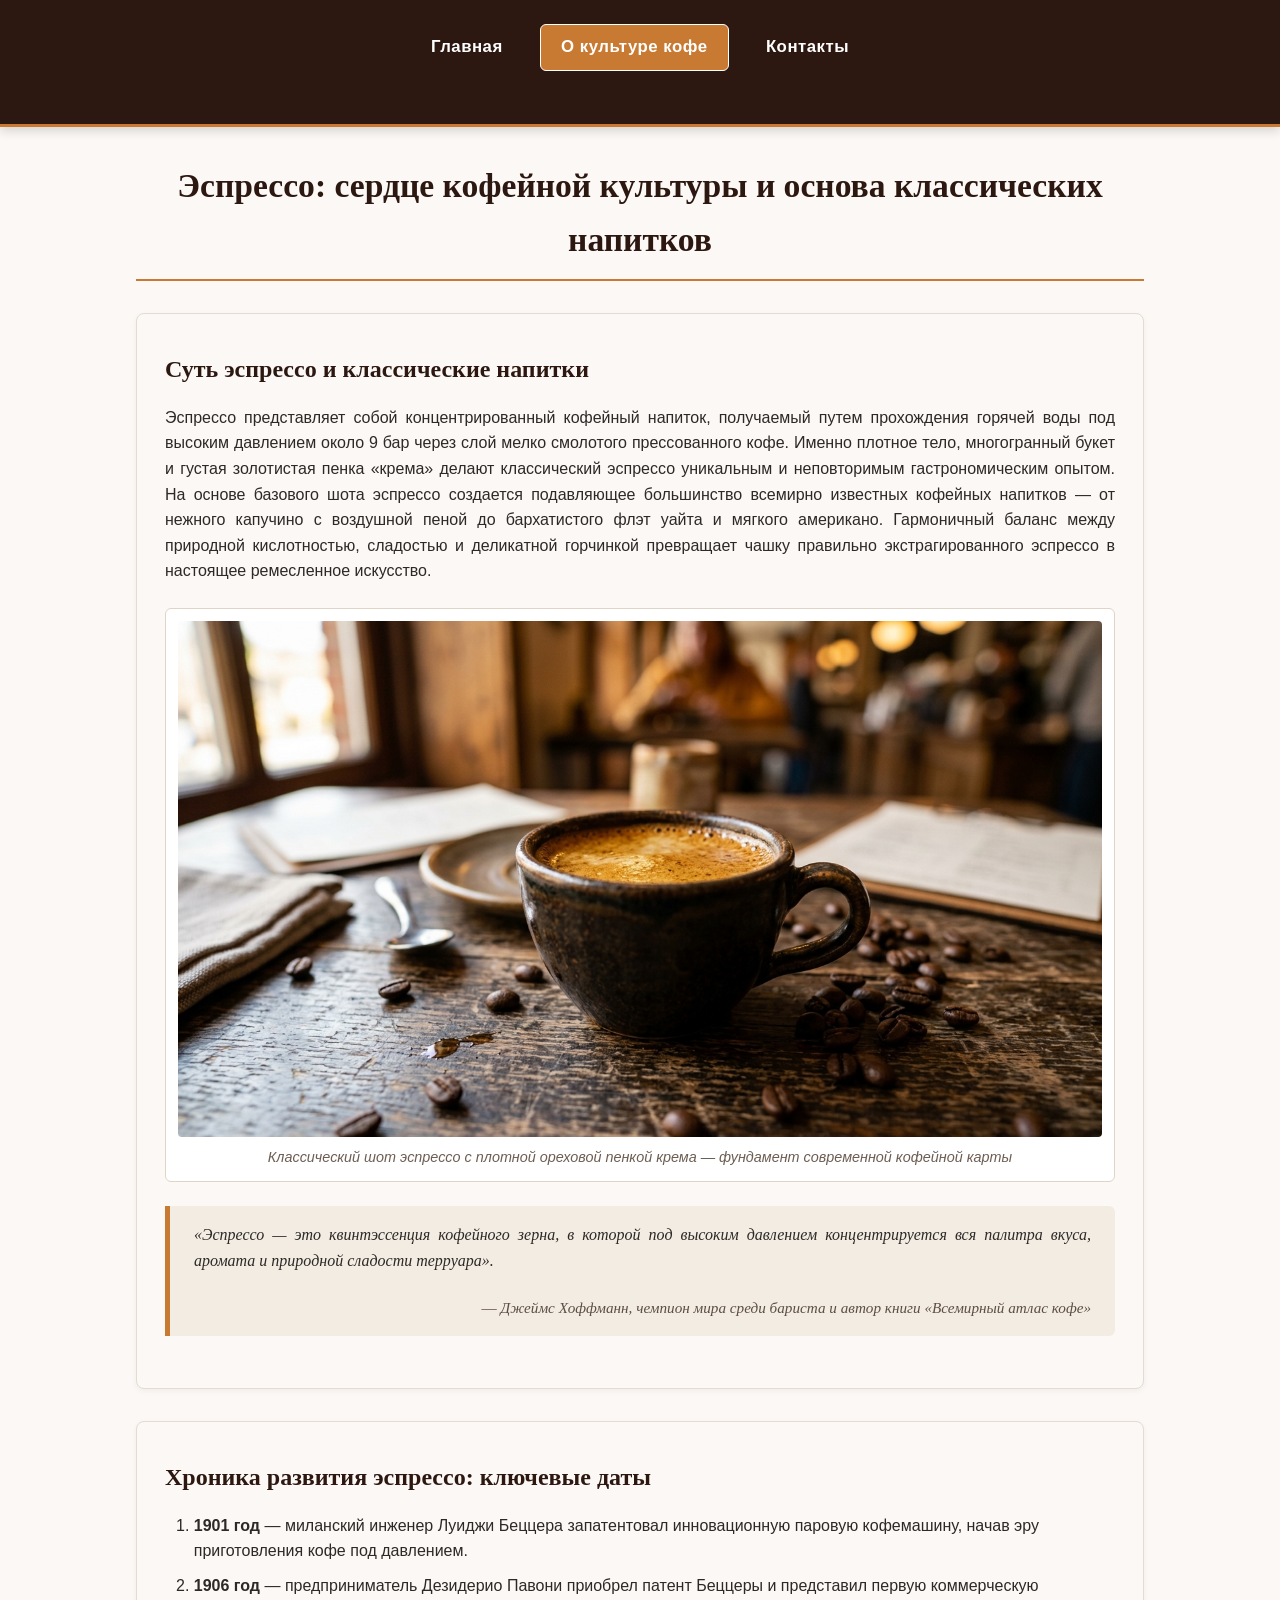
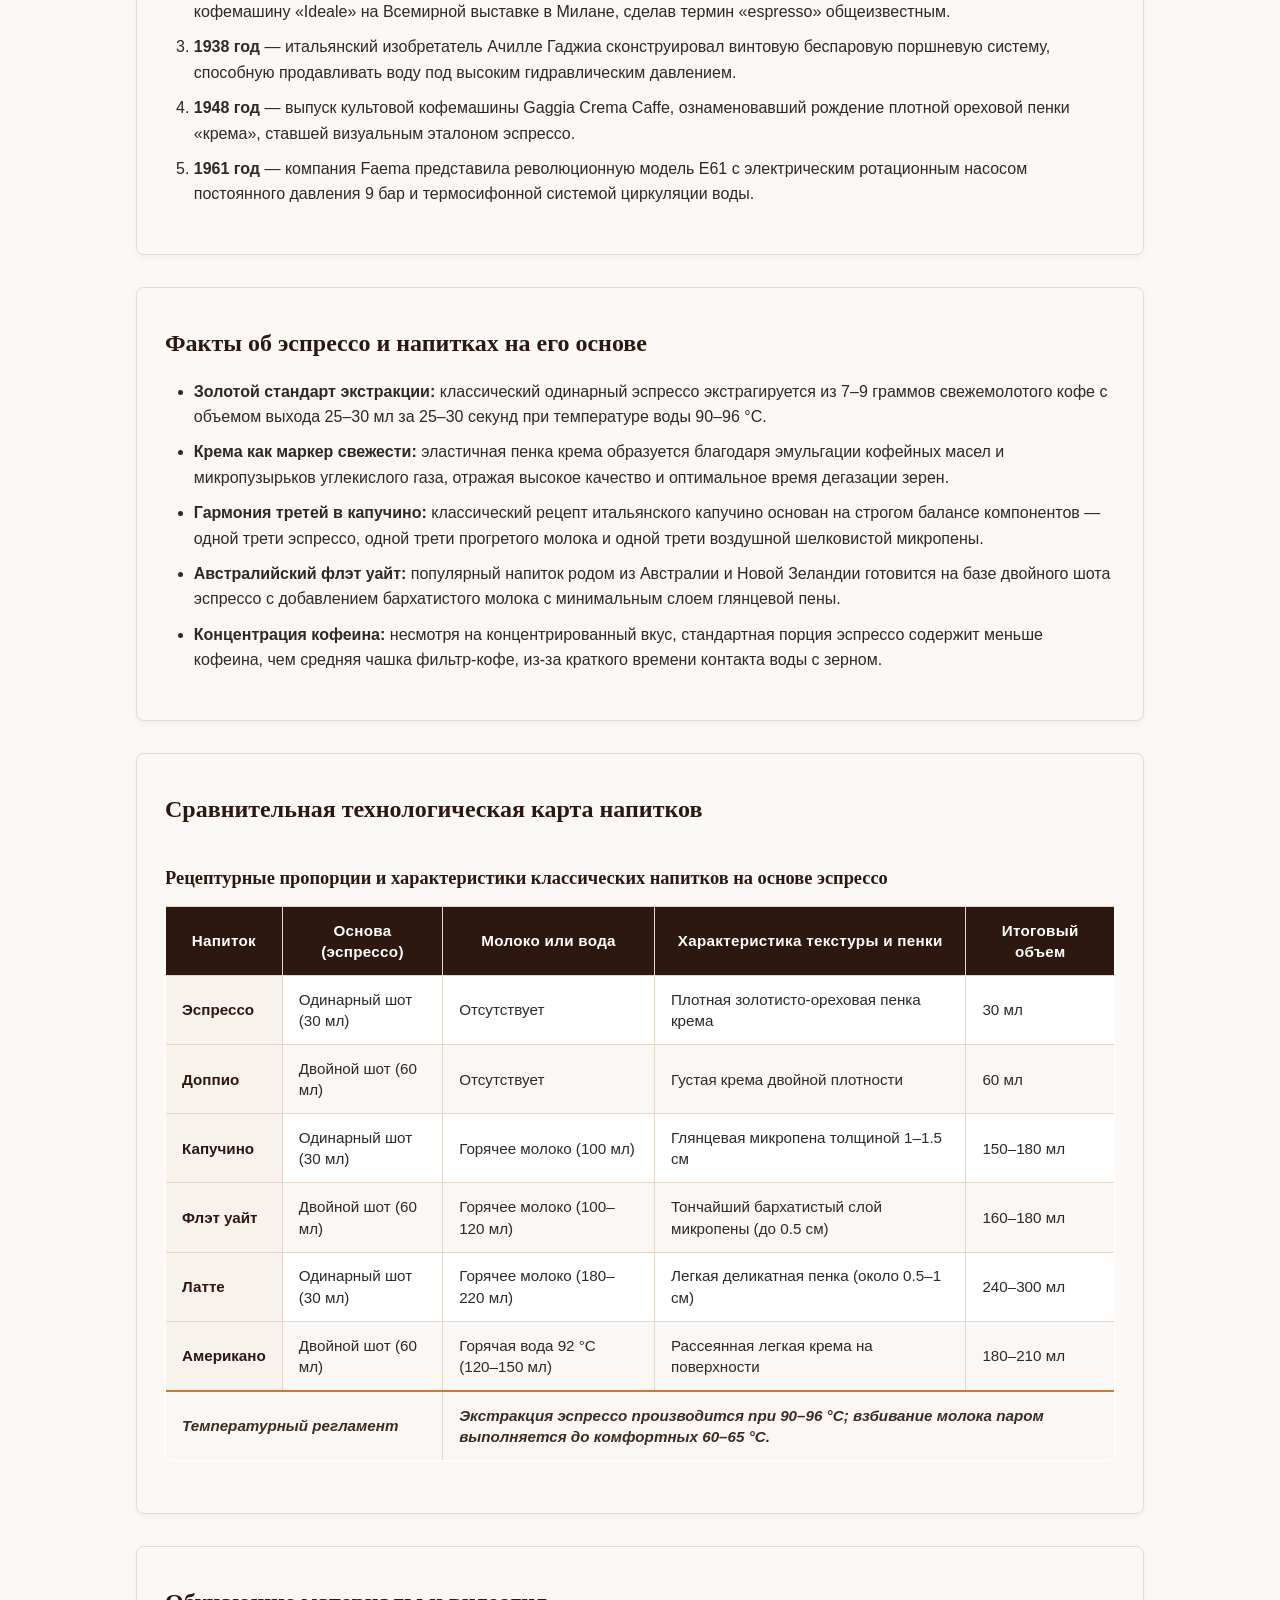
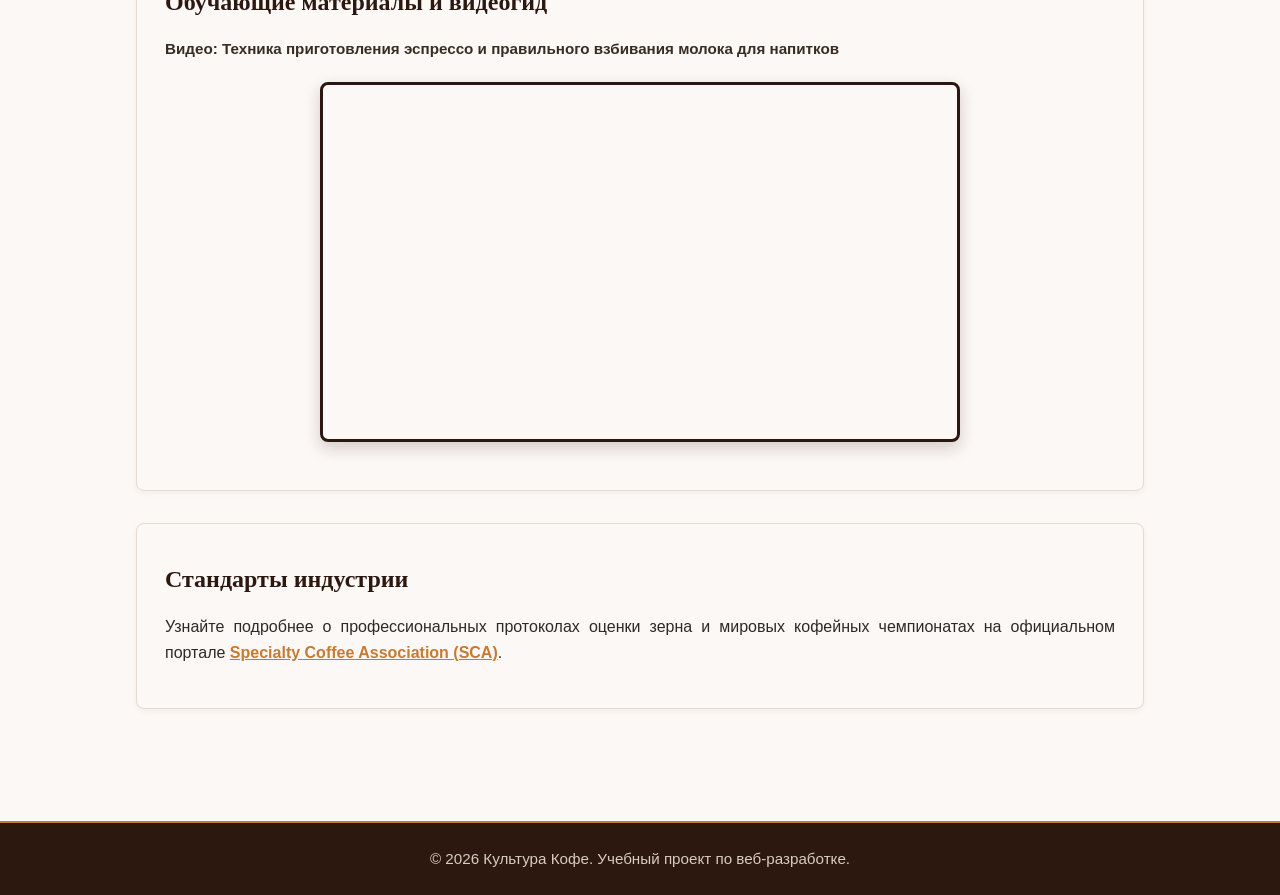
==== about.html @ b0325558 "css" ====
<!DOCTYPE html>
<html lang="ru">
<head>
  <meta charset="UTF-8">
  <meta name="viewport" content="width=device-width, initial-scale=1.0">
  <title>Эспрессо и классические кофейные напитки — история и культура</title>
  <meta name="description" content="Узнайте всё об эспрессо и напитках на его основе: ключевые даты развития эспрессо-машин, технологические факты, стандарты экстракции и обучающее видео.">
  <link rel="stylesheet" href="css/style.css">
</head>
<body>
  <header>
    <nav aria-label="Основная навигация">
      <ul>
        <li><a href="index.html">Главная</a></li>
        <li><a href="about.html" class="active" aria-current="page">О культуре кофе</a></li>
        <li><a href="contact.html">Контакты</a></li>
      </ul>
    </nav>
  </header>

  <main>
    <h1>Эспрессо: сердце кофейной культуры и основа классических напитков</h1>

    <section>
      <h2>Суть эспрессо и классические напитки</h2>
      <p>
        Эспрессо представляет собой концентрированный кофейный напиток, получаемый путем прохождения горячей воды под высоким давлением около 9 бар через слой мелко смолотого прессованного кофе.
        Именно плотное тело, многогранный букет и густая золотистая пенка «крема» делают классический эспрессо уникальным и неповторимым гастрономическим опытом.
        На основе базового шота эспрессо создается подавляющее большинство всемирно известных кофейных напитков — от нежного капучино с воздушной пеной до бархатистого флэт уайта и мягкого американо.
        Гармоничный баланс между природной кислотностью, сладостью и деликатной горчинкой превращает чашку правильно экстрагированного эспрессо в настоящее ремесленное искусство.
      </p>

      <figure>
        <img
          src="images/espresso.jpg"
          alt="Свежезаваренный одинарный шот эспрессо с плотной золотистой пенкой крема в керамической чашке на темном деревянном столе кофейни"
          width="1280"
          height="720"
          loading="lazy"
        >
        <figcaption>Классический шот эспрессо с плотной ореховой пенкой крема — фундамент современной кофейной карты</figcaption>
      </figure>

      <blockquote>
        <p>«Эспрессо — это <em>квинтэссенция кофейного зерна</em>, в которой под высоким давлением концентрируется вся палитра вкуса, аромата и природной сладости терруара».</p>
        <footer>— <cite>Джеймс Хоффманн, чемпион мира среди бариста и автор книги «Всемирный атлас кофе»</cite></footer>
      </blockquote>
    </section>

    <section>
      <h2>Хроника развития эспрессо: ключевые даты</h2>
      <ol>
        <li><strong>1901 год</strong> — миланский инженер Луиджи Беццера запатентовал инновационную паровую кофемашину, начав эру приготовления кофе под давлением.</li>
        <li><strong>1906 год</strong> — предприниматель Дезидерио Павони приобрел патент Беццеры и представил первую коммерческую кофемашину «Ideale» на Всемирной выставке в Милане, сделав термин «espresso» общеизвестным.</li>
        <li><strong>1938 год</strong> — итальянский изобретатель Ачилле Гаджиа сконструировал винтовую беспаровую поршневую систему, способную продавливать воду под высоким гидравлическим давлением.</li>
        <li><strong>1948 год</strong> — выпуск культовой кофемашины Gaggia Crema Caffe, ознаменовавший рождение плотной ореховой пенки «крема», ставшей визуальным эталоном эспрессо.</li>
        <li><strong>1961 год</strong> — компания Faema представила революционную модель E61 с электрическим ротационным насосом постоянного давления 9 бар и термосифонной системой циркуляции воды.</li>
      </ol>
    </section>

    <section>
      <h2>Факты об эспрессо и напитках на его основе</h2>
      <ul>
        <li><strong>Золотой стандарт экстракции:</strong> классический одинарный эспрессо экстрагируется из 7–9 граммов свежемолотого кофе с объемом выхода 25–30 мл за 25–30 секунд при температуре воды 90–96 °C.</li>
        <li><strong>Крема как маркер свежести:</strong> эластичная пенка крема образуется благодаря эмульгации кофейных масел и микропузырьков углекислого газа, отражая высокое качество и оптимальное время дегазации зерен.</li>
        <li><strong>Гармония третей в капучино:</strong> классический рецепт итальянского капучино основан на строгом балансе компонентов — одной трети эспрессо, одной трети прогретого молока и одной трети воздушной шелковистой микропены.</li>
        <li><strong>Австралийский флэт уайт:</strong> популярный напиток родом из Австралии и Новой Зеландии готовится на базе двойного шота эспрессо с добавлением бархатистого молока с минимальным слоем глянцевой пены.</li>
        <li><strong>Концентрация кофеина:</strong> несмотря на концентрированный вкус, стандартная порция эспрессо содержит меньше кофеина, чем средняя чашка фильтр-кофе, из-за краткого времени контакта воды с зерном.</li>
      </ul>
    </section>

    <section>
      <h2>Сравнительная технологическая карта напитков</h2>
      <table>
        <caption>Рецептурные пропорции и характеристики классических напитков на основе эспрессо</caption>
        <thead>
          <tr>
            <th scope="col">Напиток</th>
            <th scope="col">Основа (эспрессо)</th>
            <th scope="col">Молоко или вода</th>
            <th scope="col">Характеристика текстуры и пенки</th>
            <th scope="col">Итоговый объем</th>
          </tr>
        </thead>
        <tbody>
          <tr>
            <th scope="row">Эспрессо</th>
            <td>Одинарный шот (30 мл)</td>
            <td>Отсутствует</td>
            <td>Плотная золотисто-ореховая пенка крема</td>
            <td>30 мл</td>
          </tr>
          <tr>
            <th scope="row">Доппио</th>
            <td>Двойной шот (60 мл)</td>
            <td>Отсутствует</td>
            <td>Густая крема двойной плотности</td>
            <td>60 мл</td>
          </tr>
          <tr>
            <th scope="row">Капучино</th>
            <td>Одинарный шот (30 мл)</td>
            <td>Горячее молоко (100 мл)</td>
            <td>Глянцевая микропена толщиной 1–1.5 см</td>
            <td>150–180 мл</td>
          </tr>
          <tr>
            <th scope="row">Флэт уайт</th>
            <td>Двойной шот (60 мл)</td>
            <td>Горячее молоко (100–120 мл)</td>
            <td>Тончайший бархатистый слой микропены (до 0.5 см)</td>
            <td>160–180 мл</td>
          </tr>
          <tr>
            <th scope="row">Латте</th>
            <td>Одинарный шот (30 мл)</td>
            <td>Горячее молоко (180–220 мл)</td>
            <td>Легкая деликатная пенка (около 0.5–1 см)</td>
            <td>240–300 мл</td>
          </tr>
          <tr>
            <th scope="row">Американо</th>
            <td>Двойной шот (60 мл)</td>
            <td>Горячая вода 92 °C (120–150 мл)</td>
            <td>Рассеянная легкая крема на поверхности</td>
            <td>180–210 мл</td>
          </tr>
        </tbody>
        <tfoot>
          <tr>
            <th scope="row" colspan="2">Температурный регламент</th>
            <td colspan="3">Экстракция эспрессо производится при 90–96 °C; взбивание молока паром выполняется до комфортных 60–65 °C.</td>
          </tr>
        </tfoot>
      </table>
    </section>

    <section>
      <h2>Обучающие материалы и видеогид</h2>
      <p>
        <label for="espresso-guide-video">Видео: Техника приготовления эспрессо и правильного взбивания молока для напитков</label>
      </p>
      <iframe
        id="espresso-guide-video"
        width="560"
        height="315"
        src="https://www.youtube.com/embed/bKjaXdahK_Q"
        title="Видеоурок: Как приготовить идеальный эспрессо"
        allow="accelerometer; autoplay; clipboard-write; encrypted-media; gyroscope; picture-in-picture; web-share"
        allowfullscreen
        loading="lazy"
      ></iframe>
    </section>

    <section>
      <h2>Стандарты индустрии</h2>
      <p>
        Узнайте подробнее о профессиональных протоколах оценки зерна и мировых кофейных чемпионатах на официальном портале
        <a href="https://sca.coffee" target="_blank" rel="noopener">Specialty Coffee Association (SCA)</a>.
      </p>
    </section>
  </main>

  <footer>
    <p>&copy; 2026 Культура Кофе. Учебный проект по веб-разработке.</p>
  </footer>
</body>
</html>
---- css/style.css ----
/* ==========================================================================
   ОТЧЁТ ПО ЕДИНИЦАМ ИЗМЕРЕНИЯ (ДЛЯ ДОКУМЕНТАЦИИ И ЗАЩИТЫ ПРОЕКТА):
   1. px (пиксели) — абсолютная фиксированная единица. Применена для тонких границ
      (border: 1px/2px solid), радиусов скругления (border-radius: 6px/8px) и
      смещения теней (box-shadow). Это предотвращает субпиксельное размытие и
      гарантирует четкость графических контуров при любом разрешении.
   2. rem (root em) — относительная единица к размеру шрифта корня <html> (16px).
      Использована для основных размеров текста (font-size), отступов секций,
      шапки, футера (margin, padding). Обеспечивает масштабируемость и доступность
      интерфейса при изменении масштаба шрифта в настройках браузера.
   3. % (проценты) — относительная единица от ширины/высоты родительского контейнера.
      Применена для адаптивной ширины таблиц (width: 100%), изображений (max-width: 100%)
      и колонок формы, создавая эластичный макет.
   4. em — относительная единица к размеру шрифта текущего элемента. Использована
      для межбуквенных интервалов (letter-spacing: 0.03em) и компактных отступов кнопок,
      пропорционально зависящих от размера шрифта конкретного блока.
   5. vh (viewport height) — единица высоты области просмотра. Применена для min-height: 100vh
      у контейнера body, чтобы футер гарантированно прижимался к низу окна даже при
      малом объеме содержимого.
   ========================================================================== */

/* ==========================================================================
   ПАЛИТРА ЦВЕТОВ (КАЖДЫЙ ЦВЕТ ЗАПИСАН В 3-Х РАЗНЫХ ФОРМАТАХ: HEX, RGB, HSL):
   - Цвет 1 (Темный кофейный):  HEX: #2c1810 | RGB: rgb(44, 24, 16)   | HSL: hsl(17, 47%, 12%)
   - Цвет 2 (Теплый карамель):  HEX: #c87a32 | RGB: rgb(200, 122, 50) | HSL: hsl(29, 60%, 49%)
   - Цвет 3 (Кремовый фон):     HEX: #fbf8f5 | RGB: rgb(251, 248, 245)| HSL: hsl(30, 43%, 97%)
   - Цвет 4 (Графитово-черный): HEX: #2d2926 | RGB: rgb(45, 41, 38)   | HSL: hsl(26, 8%, 16%)
   ========================================================================== */

/* Сброс стилей и базовая модель Box Model */
* {
  box-sizing: border-box;
  margin: 0;
  padding: 0;
}

/* ==========================================================================
   СЕЛЕКТОРЫ ПО ЭЛЕМЕНТУ: БАЗОВАЯ ТИПОГРАФИКА И СТРУКТУРА
   ========================================================================== */

body {
  /* Единица vh: минимальная высота страницы по высоте экрана */
  min-height: 100vh;
  display: flex;
  flex-direction: column;

  /* ШРИФТ 1 (Основной текст): гарнитура без засечек (Sans-serif) */
  font-family: 'Segoe UI', -apple-system, BlinkMacSystemFont, Roboto, sans-serif;
  /* Единица rem: базовый размер шрифта для доступности */
  font-size: 1rem;
  /* Вес шрифта */
  font-weight: 400;
  line-height: 1.6;
  text-align: left;

  /* Цвет 3 (Кремовый фон): Формат HEX */
  background-color: #fbf8f5;

  /* Цвет 4 (Графитовый текст): Формат HEX */
  color: #2d2926;
}

/* ==========================================================================
   ШАПКА И НАВИГАЦИЯ (ЭЛЕМЕНТЫ, КЛАССЫ, ОТСТУПЫ, HOVER)
   ========================================================================== */

header {
  /* Цвет 1 (Темный кофейный): Формат HEX */
  background-color: #2c1810;
  /* Единица rem для внешних и внутренних отступов шапки (Box Model) */
  padding: 1.25rem 2rem;
  /* Единица px: фиксированная нижняя полоса-разделитель */
  border-bottom: 3px solid #c87a32;
  box-shadow: 0 4px 10px rgba(0, 0, 0, 0.15);
}

nav ul {
  list-style: none;
  display: flex;
  flex-wrap: wrap;
  justify-content: center;
  gap: 1rem;
  padding: 0.25rem 0;
}

/* Стилизация ссылок навигации */
nav a {
  display: inline-block;
  /* Снятие подчеркивания */
  text-decoration: none;
  color: #ffffff;
  /* ШРИФТ 1: задаем размер и вес */
  font-size: 1.05rem;
  font-weight: 600;
  /* Единица em: отступы кнопок навигации масштабируются пропорционально шрифту */
  padding: 0.55em 1.2em;
  letter-spacing: 0.03em;
  /* Единица px: скругление углов */
  border-radius: 6px;
  border: 1px solid transparent;
  transition: all 0.25s ease-in-out;
}

/* Эффект при наведении: меняет цвет, фон, тень и сдвигает элемент (transform) */
nav a:hover {
  color: #ffffff;
  /* Цвет 2 (Карамельный акцент): Формат RGB */
  background-color: rgb(200, 122, 50);
  /* Единица px: граница и смещение при наведении */
  border: 1px solid #ffffff;
  transform: translateY(-2px);
  box-shadow: 0 4px 8px rgba(0, 0, 0, 0.25);
}

/* СЕЛЕКТОР ПО КЛАССУ: активная страница */
nav a.active {
  /* Цвет 2 (Карамельный акцент): Формат HEX */
  background-color: #c87a32;
  color: #ffffff;
  font-weight: 700;
  /* Единица px: белая окантовка активной ссылки */
  border: 1px solid #ffffff;
}

/* ==========================================================================
   ОСНОВНАЯ ЧАСТЬ (MAIN), СЕКЦИИ И ЗАГОЛОВКИ
   ========================================================================== */

main {
  flex: 1 0 auto;
  /* Единица %: адаптивная ширина с ограничением в px */
  width: 92%;
  max-width: 1040px;
  /* Единица rem: центрирование и отступы (Box Model) */
  margin: 2rem auto;
  padding: 0 1rem;
}

/* ШРИФТ 2 (Заголовки и цитаты): классическая антиква с засечками (Serif) */
h1, h2 {
  font-family: Georgia, 'Times New Roman', serif;
  /* Цвет 1 (Темный кофейный): Формат RGB */
  color: rgb(44, 24, 16);
  font-weight: 700;
}

h1 {
  /* Единица rem для масштабируемого заголовка страницы */
  font-size: 2.1rem;
  text-align: center;
  /* Явно выраженный Box Model: margin, padding, border */
  margin-bottom: 2rem;
  padding-bottom: 0.8rem;
  /* Единица px для декоративной подчеркивающей линии */
  border-bottom: 2px solid #c87a32;
}

h2 {
  font-size: 1.5rem;
  text-align: left;
  margin-top: 0.5rem;
  margin-bottom: 1rem;
}

/* Селектор по элементу: карточки секций с явным Box Model */
section {
  /* Цвет 3 (Кремовый фон): Формат RGB */
  background-color: rgb(251, 248, 245);
  /* Единица rem для отступов блока */
  margin-bottom: 2rem;
  padding: 1.75rem;
  /* Единица px: граница и скругление */
  border: 1px solid #e5dbd0;
  border-radius: 8px;
  box-shadow: 0 2px 6px rgba(44, 24, 16, 0.05);
}

/* Селектор по элементу: параграфы и списки */
p, li {
  /* Цвет 4 (Графитовый текст): Формат RGB */
  color: rgb(45, 41, 38);
  font-size: 1rem;
  font-weight: 400;
  margin-bottom: 0.9rem;
  text-align: justify;
}

ul, ol {
  /* Единица rem: внутренний отступ для маркеров списка */
  padding-left: 1.8rem;
  margin-bottom: 1.2rem;
}

li {
  margin-bottom: 0.6rem;
  text-align: left;
}

/* ==========================================================================
   ИЗОБРАЖЕНИЯ, ФИГУРЫ И ЦИТАТЫ (FIGURE, IMG, BLOCKQUOTE)
   ========================================================================== */

figure {
  /* Единица %: ширина контейнера изображения */
  width: 100%;
  margin: 1.5rem 0;
  padding: 0.75rem;
  background-color: #ffffff;
  /* Единица px: тонкая рамка вокруг карточки фото */
  border: 1px solid #e0d4c6;
  border-radius: 6px;
  text-align: center;
}

figure img {
  /* Единица %: изображение адаптируется под ширину родителя */
  max-width: 100%;
  height: auto;
  display: block;
  margin: 0 auto;
  border-radius: 4px;
}

figcaption {
  font-size: 0.9rem;
  font-weight: 400;
  color: #6d5d52;
  margin-top: 0.6rem;
  text-align: center;
  font-style: italic;
}

blockquote {
  /* ШРИФТ 2: антиква для цитат */
  font-family: Georgia, 'Times New Roman', serif;
  /* Цвет 4 (Графитовый текст): Формат HSL */
  color: hsl(26, 8%, 16%);
  font-size: 1.1rem;
  font-style: italic;
  /* Box Model: левая акцентная полоса и внутренний отступ */
  margin: 1.5rem 0;
  padding: 1rem 1.5rem;
  background-color: #f3ece3;
  /* Единица px: толстая акцентная полоса слева */
  border-left: 5px solid #c87a32;
  border-radius: 0 6px 6px 0;
}

blockquote footer {
  /* Сброс стилей общего футера для вложенного футера цитаты */
  background: transparent;
  border: none;
  box-shadow: none;
  padding: 0.5rem 0 0 0;
  margin: 0;
  color: #5c4e43;
  font-size: 0.95rem;
  font-style: normal;
  text-align: right;
}

/* ==========================================================================
   СТИЛИЗАЦИЯ ТАБЛИЦЫ (ЗАДАЧА A)
   ========================================================================== */

table {
  /* Единица %: таблица растягивается на всю ширину родительского контейнера */
  width: 100%;
  border-collapse: collapse;
  margin: 1.5rem 0;
  font-size: 0.95rem;
  background-color: #ffffff;
  border: 1px solid #d8cbbf;
  border-radius: 6px;
  overflow: hidden;
}

caption {
  font-family: Georgia, 'Times New Roman', serif;
  font-size: 1.15rem;
  font-weight: 700;
  /* Цвет 1 (Темный кофейный): Формат RGB */
  color: rgb(44, 24, 16);
  padding: 0.75rem 0;
  text-align: left;
}

th, td {
  /* Единицы rem и px: читаемые отступы и границы ячеек */
  padding: 0.8rem 1rem;
  border: 1px solid #e3d7cb;
  text-align: left;
  line-height: 1.4;
}

/* Заголовки таблицы thead */
thead th {
  /* Цвет 1 (Темный кофейный): Формат HSL */
  background-color: hsl(17, 47%, 12%);
  color: #ffffff;
  font-weight: 600;
  letter-spacing: 0.02em;
  text-align: center;
}

/* Заголовки строк в теле таблицы */
tbody th {
  font-weight: 600;
  /* Цвет 1 (Темный кофейный): Формат RGB */
  color: rgb(44, 24, 16);
  background-color: #f7f2ec;
}

/* Чередующийся фон строк таблицы (зебра для читаемости) */
tbody tr:nth-child(even) {
  /* Цвет 3 (Кремовый фон): Формат HSL */
  background-color: hsl(30, 43%, 97%);
}

/* Подсветка строки при наведении курсора */
tbody tr:hover {
  background-color: #eee4d9;
}

/* Итоговая строка таблицы tfoot */
tfoot {
  /* Цвет 3 (Кремовый фон): Формат HSL */
  background-color: hsl(30, 43%, 97%);
  font-style: italic;
}

tfoot th, tfoot td {
  border-top: 2px solid #c87a32;
  font-weight: 600;
  color: #3b2c23;
}

/* ==========================================================================
   СТИЛИЗАЦИЯ ФОРМЫ И СОСТОЯНИЯ :FOCUS (ЗАДАЧА B)
   ========================================================================== */

form {
  /* Единица %: ширина формы */
  width: 100%;
  margin-top: 1rem;
}

fieldset {
  /* Цвет 3 (Кремовый фон): Формат HSL */
  background-color: hsl(30, 43%, 97%);
  /* Единица rem: внутренние и внешние отступы fieldset */
  margin-bottom: 1.5rem;
  padding: 1.25rem 1.5rem;
  /* Единица px: рамка и скругление */
  border: 1px solid #d8cbbf;
  border-radius: 8px;
}

legend {
  font-family: Georgia, 'Times New Roman', serif;
  font-size: 1.15rem;
  font-weight: 700;
  /* Цвет 1 (Темный кофейный): Формат RGB */
  color: rgb(44, 24, 16);
  padding: 0 0.5rem;
}

label {
  display: block;
  font-size: 0.95rem;
  font-weight: 600;
  margin-bottom: 0.35rem;
  color: #382c23;
}

/* Текстовые поля, email, дата, числа и textarea */
input[type="text"],
input[type="email"],
input[type="date"],
input[type="number"],
textarea {
  /* Единица %: растягивание по ширине контейнера формы */
  width: 100%;
  /* Единица rem для внутренних отступов полей */
  padding: 0.65rem 0.85rem;
  margin-bottom: 0.9rem;
  font-family: inherit;
  font-size: 1rem;
  color: #2d2926;
  background-color: #ffffff;
  /* Единица px: рамка поля */
  border: 1px solid #c4b5a6;
  border-radius: 6px;
  transition: border-color 0.2s ease, box-shadow 0.2s ease;
}

/* Радиокнопки и чекбоксы */
input[type="radio"],
input[type="checkbox"] {
  display: inline-block;
  margin-right: 0.5rem;
  margin-bottom: 0.75rem;
  vertical-align: middle;
  accent-color: #c87a32;
  cursor: pointer;
}

/* Соседние лейблы радиокнопок и чекбоксов располагаем inline */
input[type="radio"] + label,
input[type="checkbox"] + label {
  display: inline-block;
  font-weight: 400;
  margin-bottom: 0.75rem;
  cursor: pointer;
}

/* ЗАМЕТНОЕ СОСТОЯНИЕ :FOCUS У ВСЕХ ПОЛЕЙ ВВОДА */
input[type="text"]:focus,
input[type="email"]:focus,
input[type="date"]:focus,
input[type="number"]:focus,
textarea:focus {
  outline: none;
  /* Цвет 2 (Карамельный акцент): Формат HSL */
  border-color: hsl(29, 60%, 49%);
  /* Заметная светящаяся ореола фокуса для доступности */
  box-shadow: 0 0 0 3px rgba(200, 122, 50, 0.3);
  background-color: #ffffff;
}

/* Кнопка отправки формы submit */
button[type="submit"] {
  display: inline-block;
  /* Цвет 2 (Карамельный акцент): Формат HSL */
  background-color: hsl(29, 60%, 49%);
  color: #ffffff;
  font-family: inherit;
  font-size: 1.05rem;
  font-weight: 700;
  /* Единицы em и px для отступов и скругления */
  padding: 0.75em 2em;
  border: 2px solid transparent;
  border-radius: 6px;
  cursor: pointer;
  transition: all 0.25s ease-in-out;
  box-shadow: 0 3px 8px rgba(0, 0, 0, 0.15);
}

button[type="submit"]:hover {
  /* Цвет 1 (Темный кофейный): Формат HEX */
  background-color: #2c1810;
  color: #ffffff;
  border-color: #c87a32;
  transform: translateY(-2px);
  box-shadow: 0 5px 12px rgba(44, 24, 16, 0.25);
}

button[type="submit"]:focus {
  outline: none;
  box-shadow: 0 0 0 3px rgba(200, 122, 50, 0.4);
}

/* ==========================================================================
   СЕЛЕКТОР ПО УНИКАЛЬНОМУ ID (СТРОГО ОДИН НА СТРАНИЦЕ)
   ========================================================================== */

/* ID уникального обучающего медиа-фрейма на странице about.html */
#espresso-guide-video {
  display: block;
  /* Единица %: адаптивная ширина */
  width: 100%;
  max-width: 640px;
  height: 360px;
  margin: 1.25rem auto;
  /* Единица px: обрамление и тень */
  border: 3px solid #2c1810;
  border-radius: 8px;
  box-shadow: 0 6px 16px rgba(44, 24, 16, 0.2);
}

/* ==========================================================================
   ПОДВАЛ САЙТА (FOOTER)
   ========================================================================== */

footer {
  /* Цвет 1 (Темный кофейный): Формат HSL */
  background-color: hsl(17, 47%, 12%);
  color: #d8cbbf;
  /* Единица rem: отступы футера */
  padding: 1.5rem 2rem;
  margin-top: 3rem;
  text-align: center;
  /* Единица px: верхняя акцентная граница */
  border-top: 2px solid #c87a32;
}

footer p {
  color: #d8cbbf;
  font-size: 0.95rem;
  text-align: center;
  margin-bottom: 0;
}

/* Внешняя ссылка */
a[target="_blank"] {
  color: #c87a32;
  font-weight: 600;
  text-decoration: underline;
  transition: color 0.2s ease;
}

a[target="_blank"]:hover {
  /* Цвет 1 (Темный кофейный): Формат HEX */
  color: #2c1810;
}
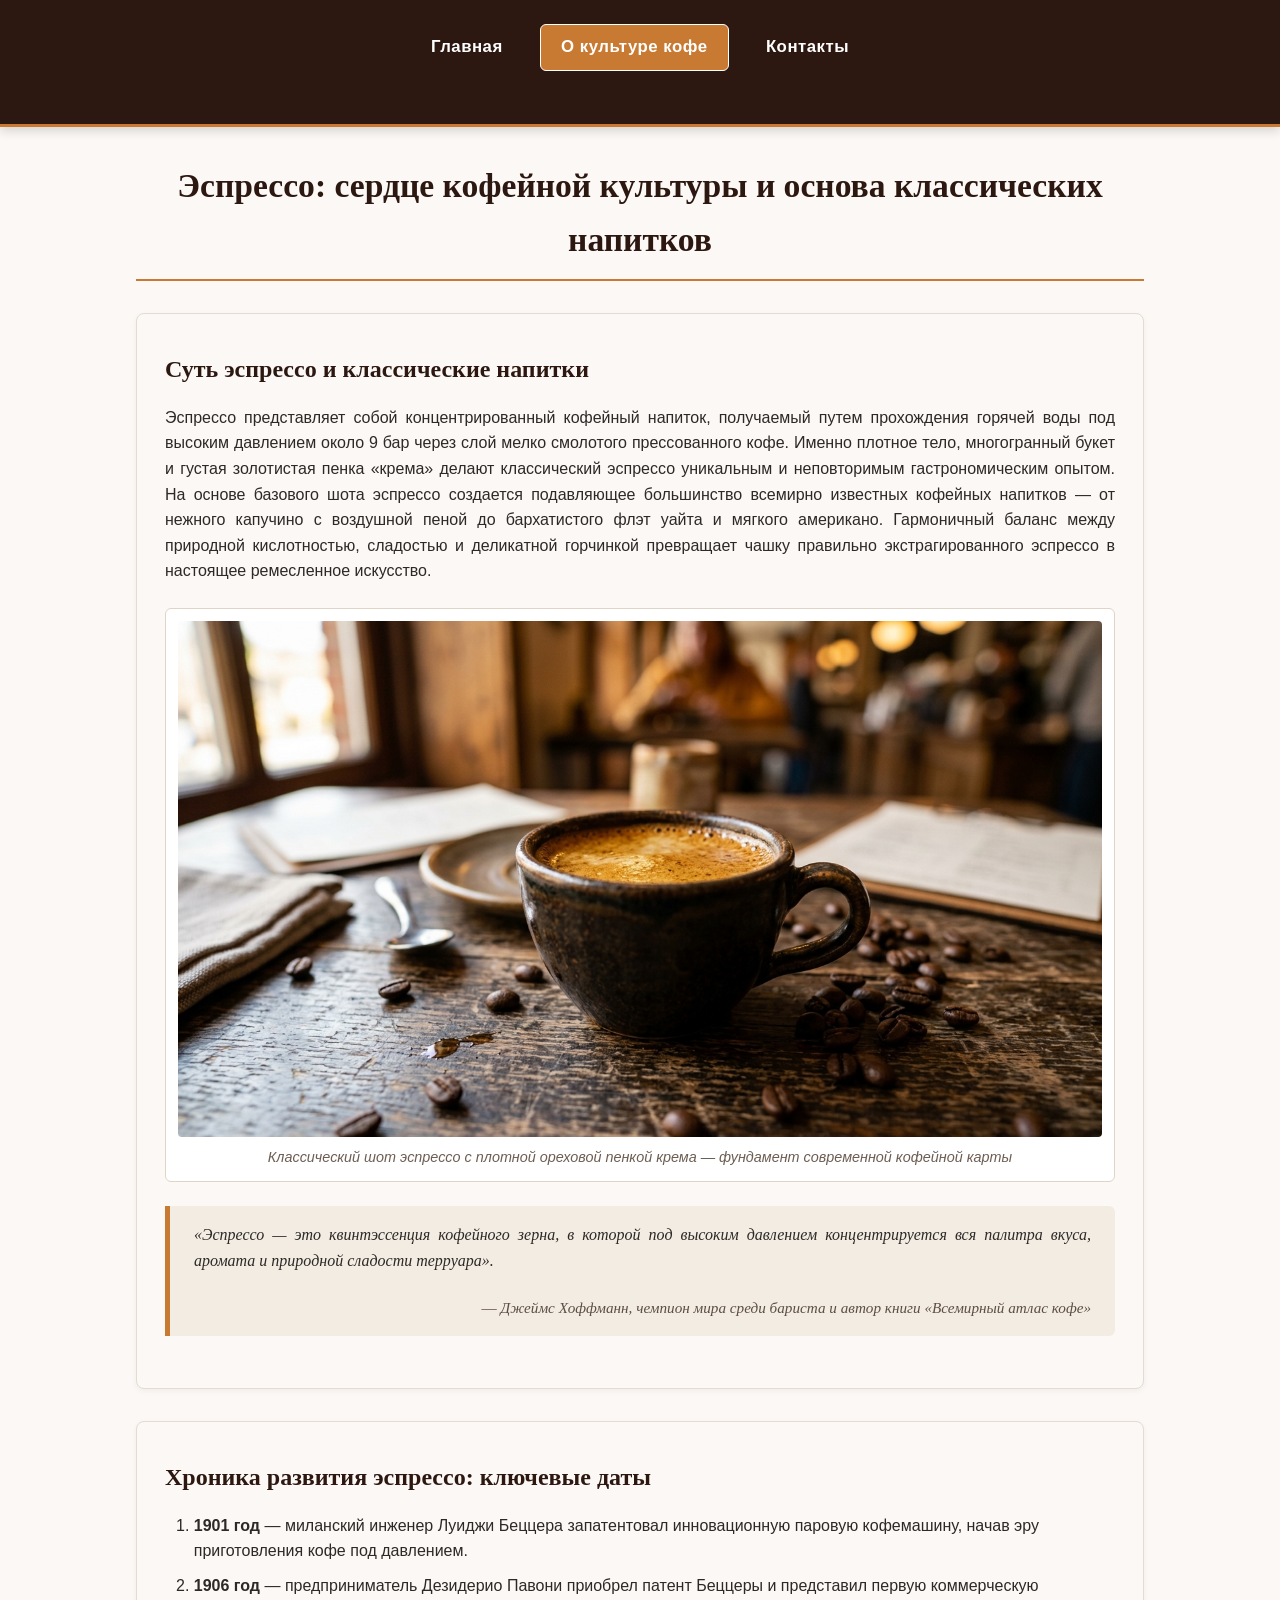
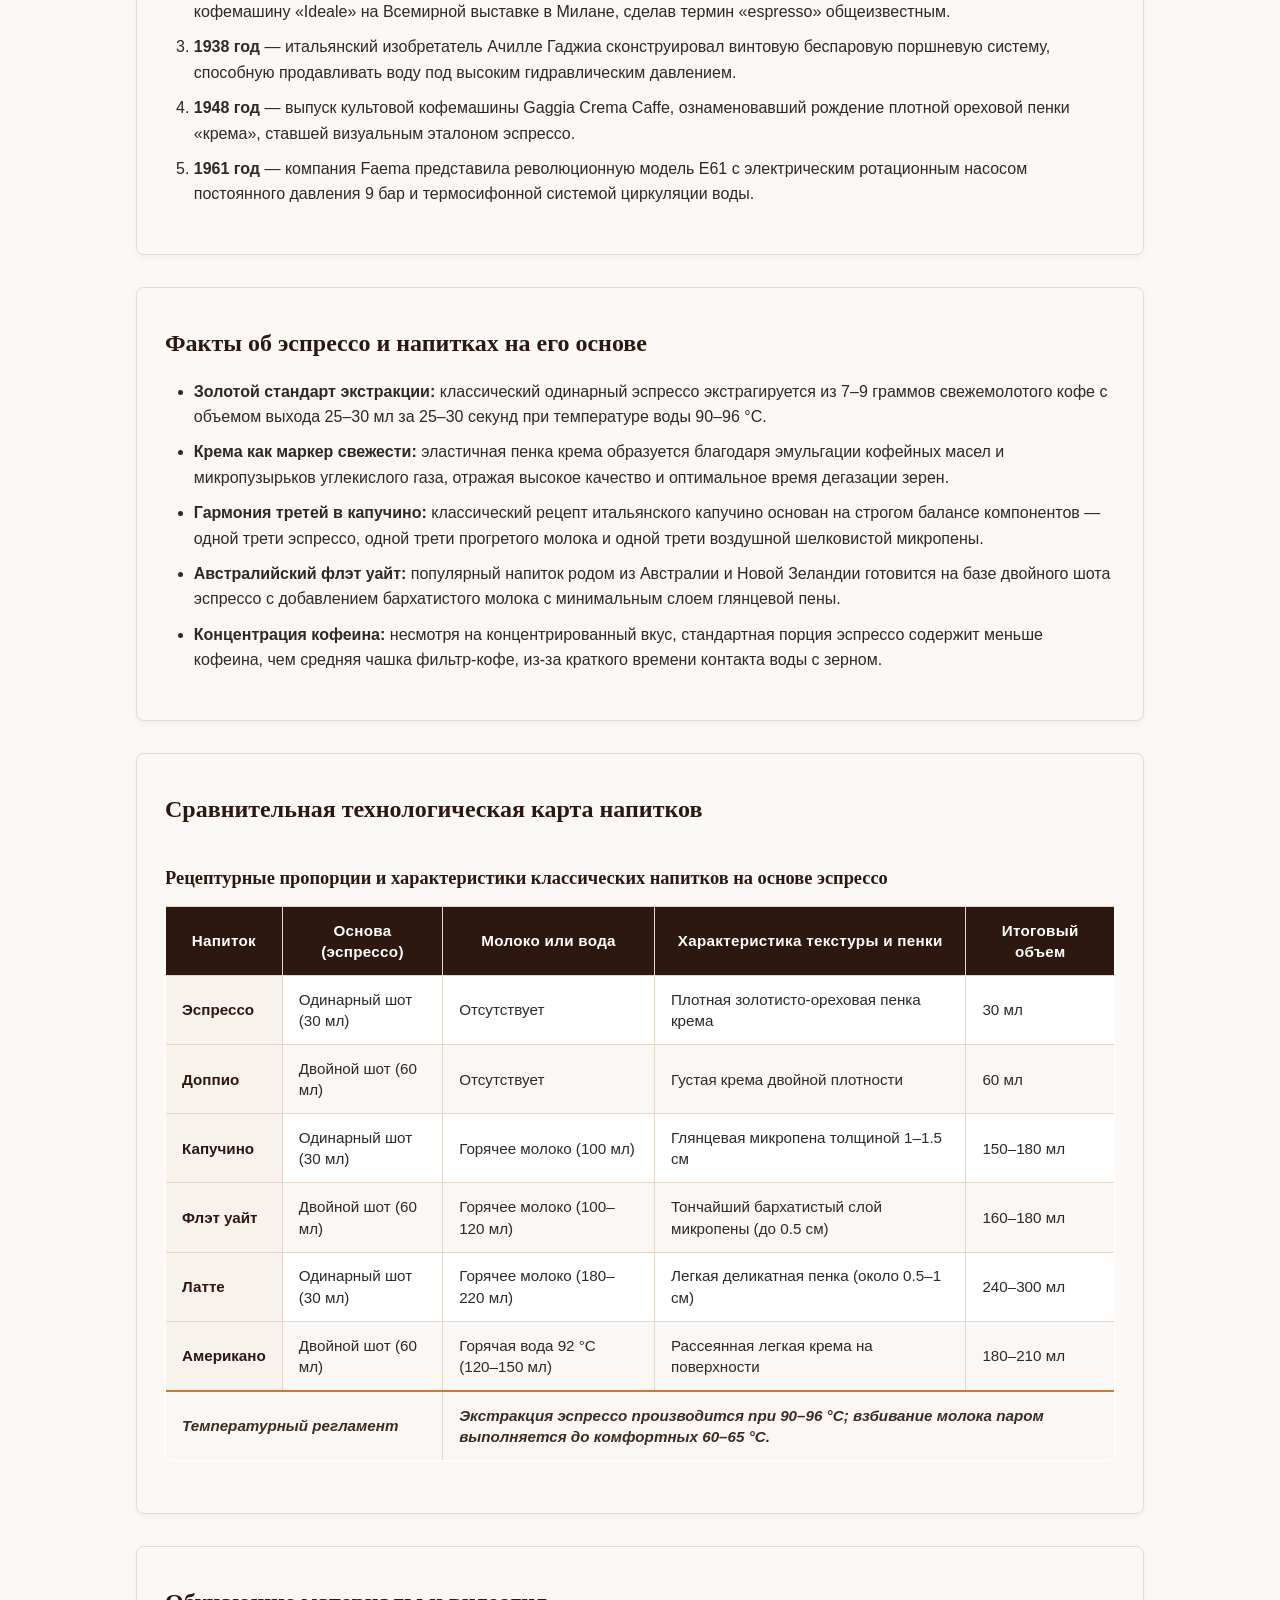
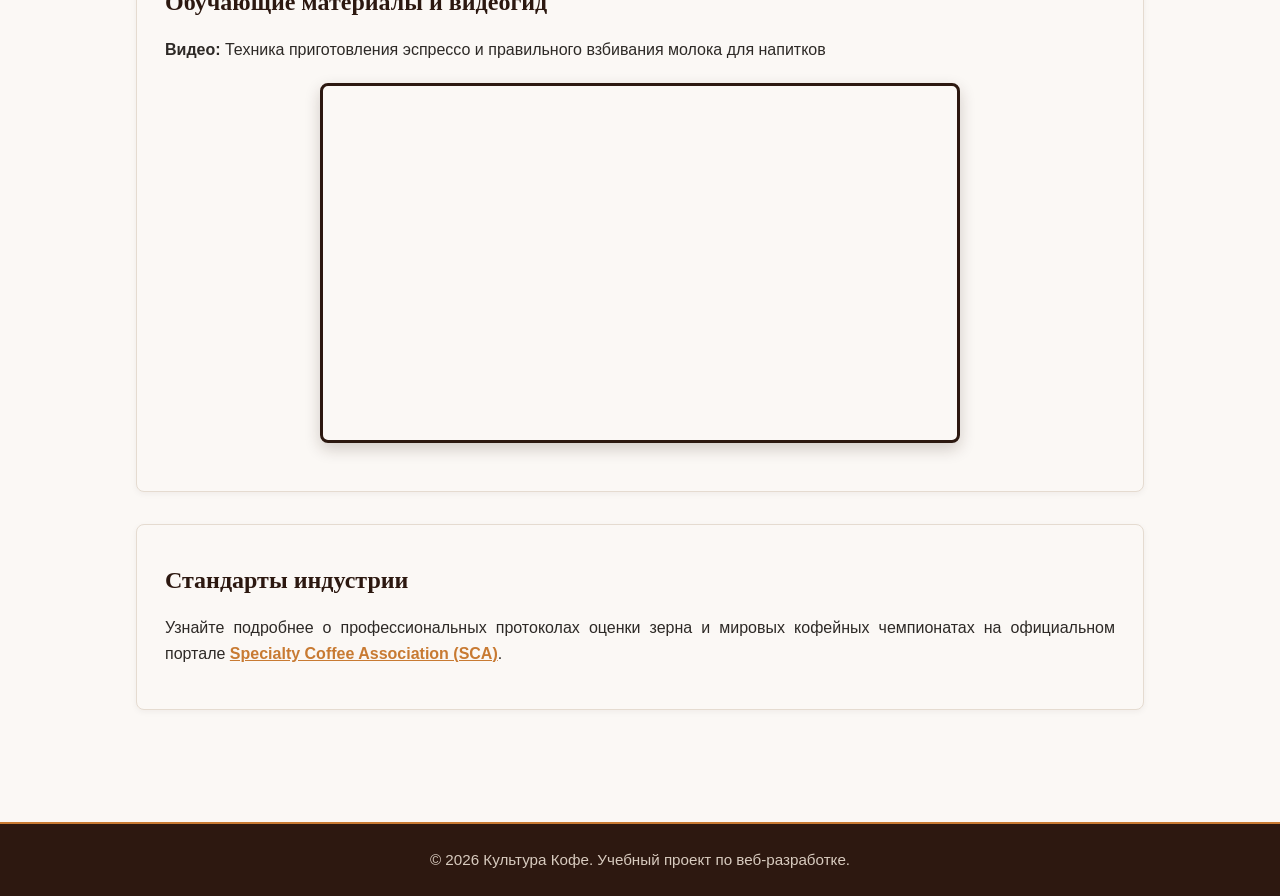
==== commit c60b4f16: "committ" ====
--- a/about.html
+++ b/about.html
@@ -138,7 +138,7 @@
     <section>
       <h2>Обучающие материалы и видеогид</h2>
       <p>
-        <label for="espresso-guide-video">Видео: Техника приготовления эспрессо и правильного взбивания молока для напитков</label>
+        <strong>Видео:</strong> Техника приготовления эспрессо и правильного взбивания молока для напитков
       </p>
       <iframe
         id="espresso-guide-video"
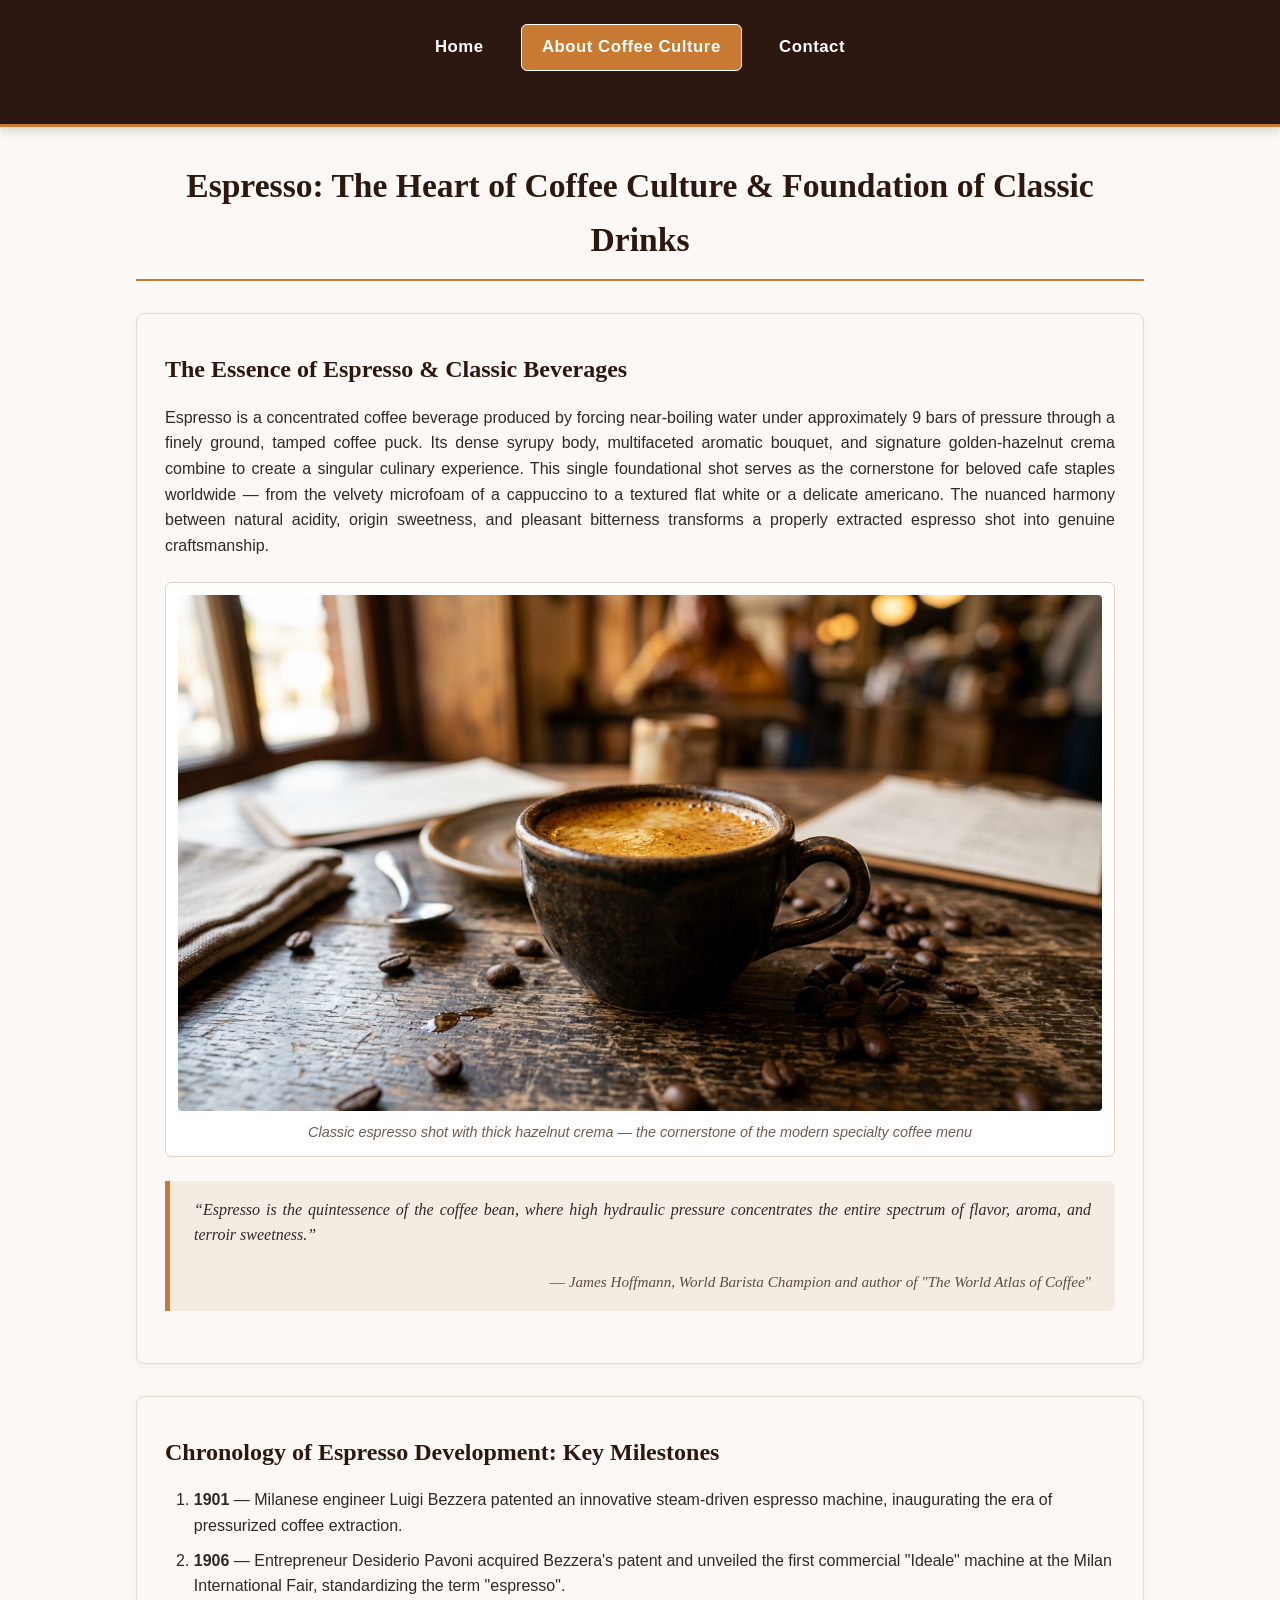
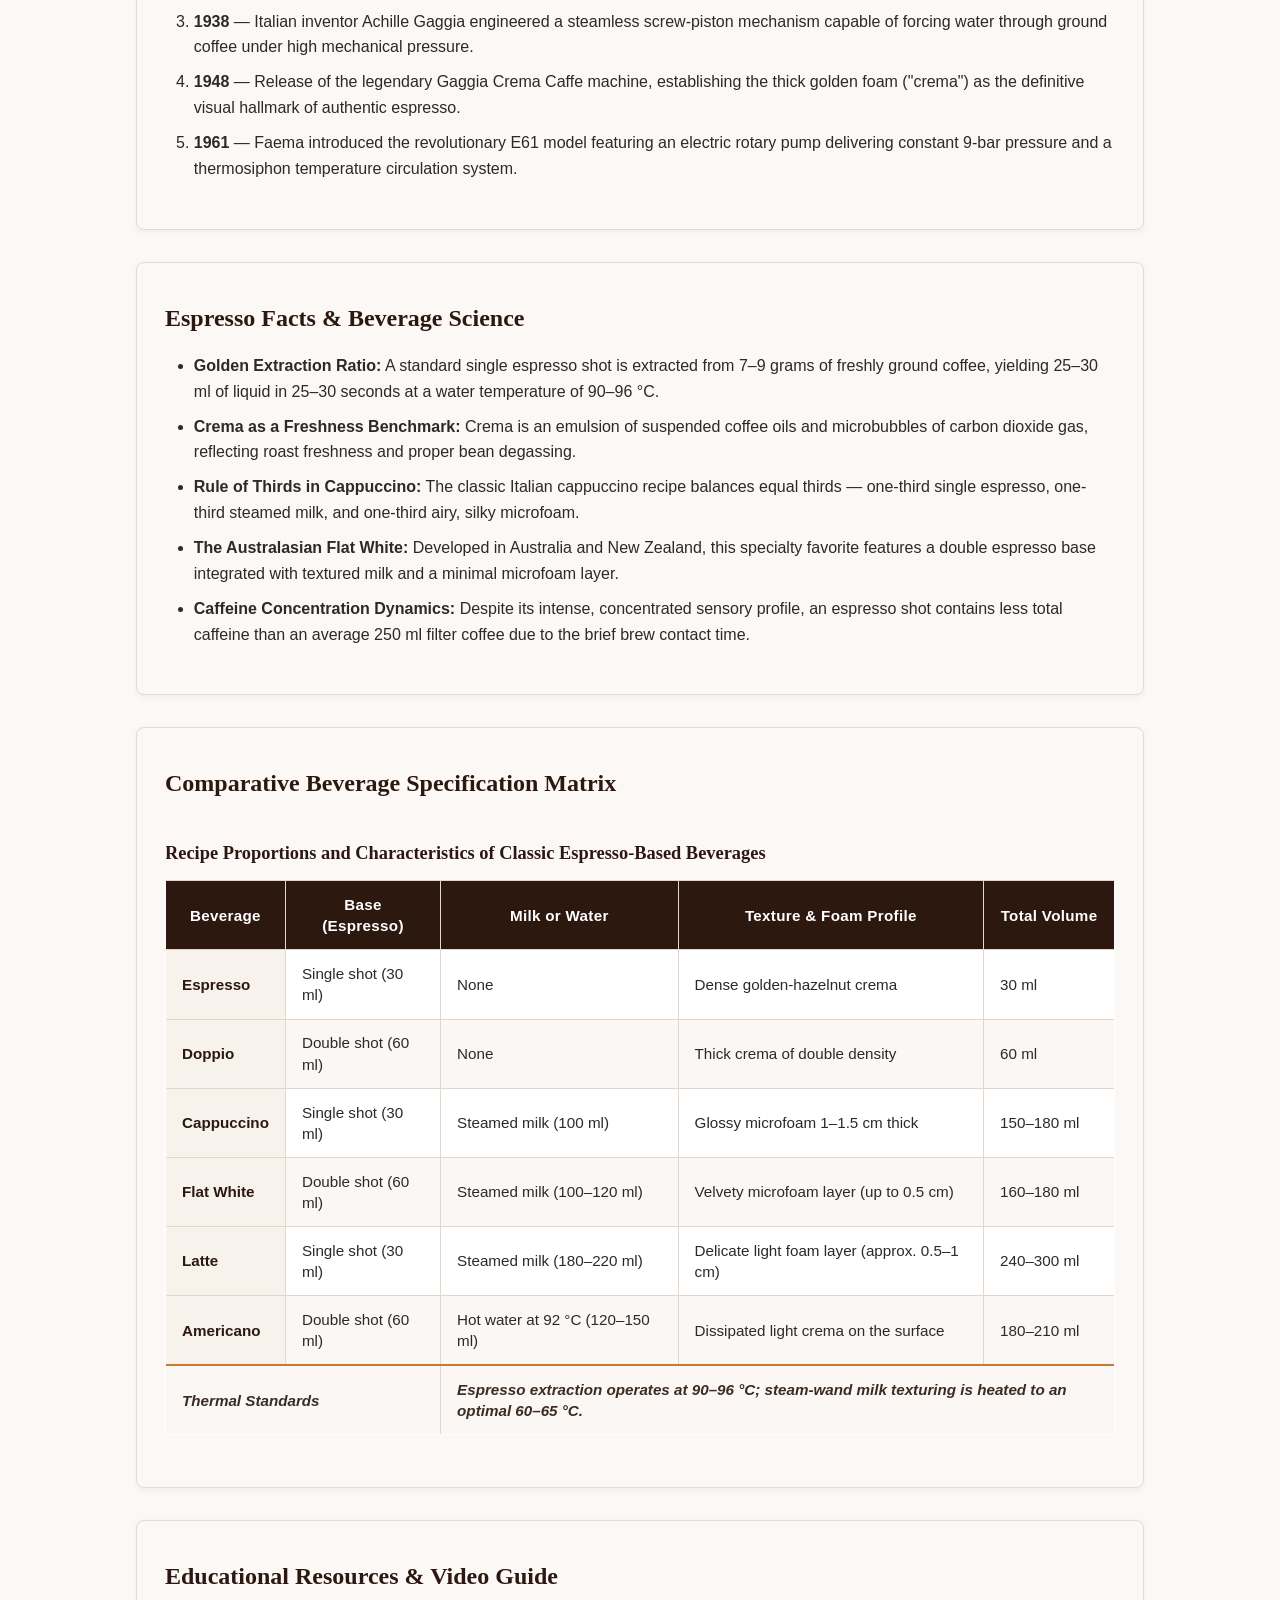
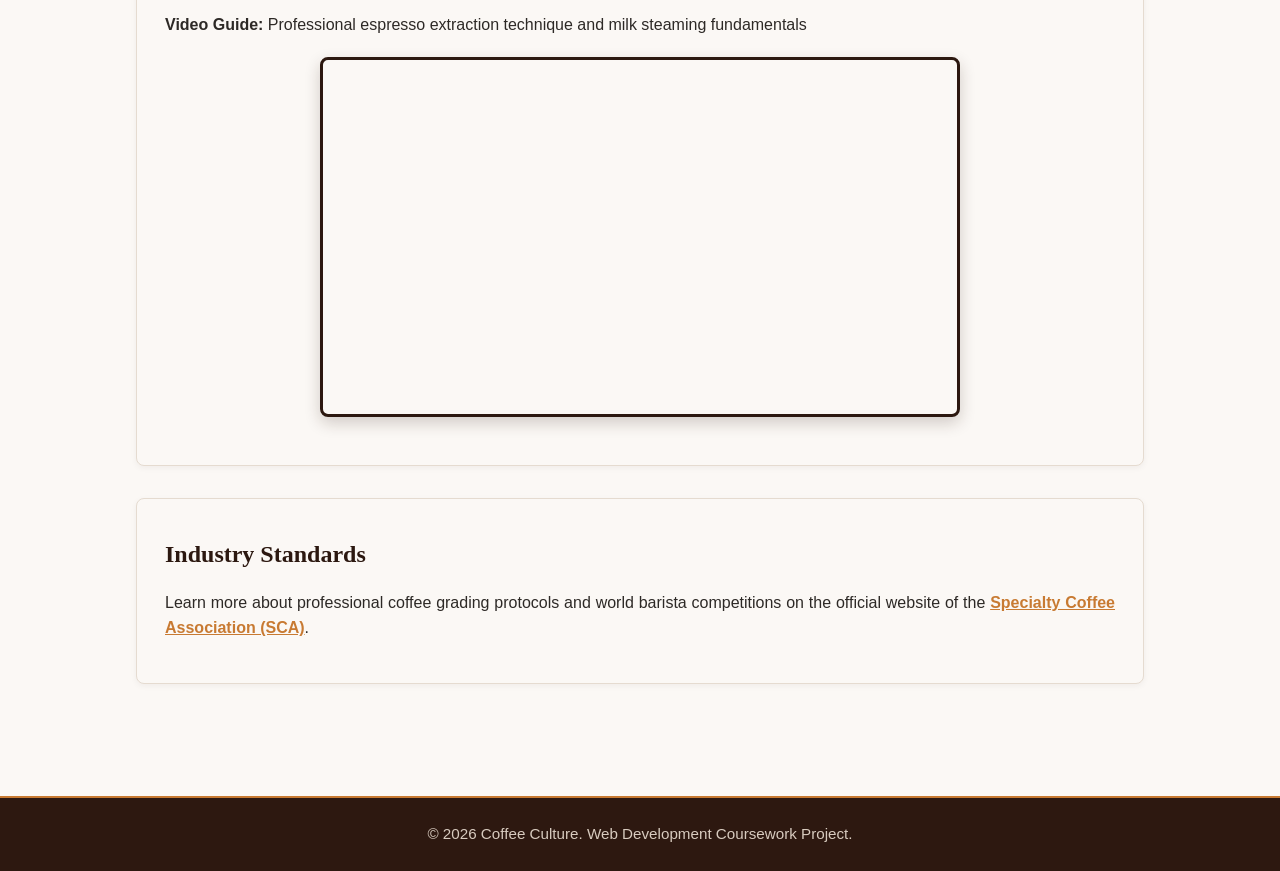
==== commit 9f056205: "commit #11332" ====
--- a/about.html
+++ b/about.html
@@ -1,151 +1,151 @@
 <!DOCTYPE html>
-<html lang="ru">
+<html lang="en">
 <head>
   <meta charset="UTF-8">
   <meta name="viewport" content="width=device-width, initial-scale=1.0">
-  <title>Эспрессо и классические кофейные напитки — история и культура</title>
-  <meta name="description" content="Узнайте всё об эспрессо и напитках на его основе: ключевые даты развития эспрессо-машин, технологические факты, стандарты экстракции и обучающее видео.">
+  <title>Espresso & Classic Coffee Drinks — History and Culture</title>
+  <meta name="description" content="Discover everything about espresso and classic coffee beverages: key historical milestones, extraction parameters, comparative drink matrix, and video guide.">
   <link rel="stylesheet" href="css/style.css">
 </head>
 <body>
   <header>
-    <nav aria-label="Основная навигация">
+    <nav aria-label="Main Navigation">
       <ul>
-        <li><a href="index.html">Главная</a></li>
-        <li><a href="about.html" class="active" aria-current="page">О культуре кофе</a></li>
-        <li><a href="contact.html">Контакты</a></li>
+        <li><a href="index.html">Home</a></li>
+        <li><a href="about.html" class="active" aria-current="page">About Coffee Culture</a></li>
+        <li><a href="contact.html">Contact</a></li>
       </ul>
     </nav>
   </header>
 
   <main>
-    <h1>Эспрессо: сердце кофейной культуры и основа классических напитков</h1>
+    <h1>Espresso: The Heart of Coffee Culture & Foundation of Classic Drinks</h1>
 
     <section>
-      <h2>Суть эспрессо и классические напитки</h2>
+      <h2>The Essence of Espresso & Classic Beverages</h2>
       <p>
-        Эспрессо представляет собой концентрированный кофейный напиток, получаемый путем прохождения горячей воды под высоким давлением около 9 бар через слой мелко смолотого прессованного кофе.
-        Именно плотное тело, многогранный букет и густая золотистая пенка «крема» делают классический эспрессо уникальным и неповторимым гастрономическим опытом.
-        На основе базового шота эспрессо создается подавляющее большинство всемирно известных кофейных напитков — от нежного капучино с воздушной пеной до бархатистого флэт уайта и мягкого американо.
-        Гармоничный баланс между природной кислотностью, сладостью и деликатной горчинкой превращает чашку правильно экстрагированного эспрессо в настоящее ремесленное искусство.
+        Espresso is a concentrated coffee beverage produced by forcing near-boiling water under approximately 9 bars of pressure through a finely ground, tamped coffee puck.
+        Its dense syrupy body, multifaceted aromatic bouquet, and signature golden-hazelnut crema combine to create a singular culinary experience.
+        This single foundational shot serves as the cornerstone for beloved cafe staples worldwide — from the velvety microfoam of a cappuccino to a textured flat white or a delicate americano.
+        The nuanced harmony between natural acidity, origin sweetness, and pleasant bitterness transforms a properly extracted espresso shot into genuine craftsmanship.
       </p>
 
       <figure>
         <img
           src="images/espresso.jpg"
-          alt="Свежезаваренный одинарный шот эспрессо с плотной золотистой пенкой крема в керамической чашке на темном деревянном столе кофейни"
+          alt="Freshly pulled single espresso shot topped with dense golden crema served in a ceramic cup on a dark wooden cafe table"
           width="1280"
           height="720"
           loading="lazy"
         >
-        <figcaption>Классический шот эспрессо с плотной ореховой пенкой крема — фундамент современной кофейной карты</figcaption>
+        <figcaption>Classic espresso shot with thick hazelnut crema — the cornerstone of the modern specialty coffee menu</figcaption>
       </figure>
 
       <blockquote>
-        <p>«Эспрессо — это <em>квинтэссенция кофейного зерна</em>, в которой под высоким давлением концентрируется вся палитра вкуса, аромата и природной сладости терруара».</p>
-        <footer>— <cite>Джеймс Хоффманн, чемпион мира среди бариста и автор книги «Всемирный атлас кофе»</cite></footer>
+        <p>“Espresso is the <em>quintessence of the coffee bean</em>, where high hydraulic pressure concentrates the entire spectrum of flavor, aroma, and terroir sweetness.”</p>
+        <footer>— <cite>James Hoffmann, World Barista Champion and author of "The World Atlas of Coffee"</cite></footer>
       </blockquote>
     </section>
 
     <section>
-      <h2>Хроника развития эспрессо: ключевые даты</h2>
+      <h2>Chronology of Espresso Development: Key Milestones</h2>
       <ol>
-        <li><strong>1901 год</strong> — миланский инженер Луиджи Беццера запатентовал инновационную паровую кофемашину, начав эру приготовления кофе под давлением.</li>
-        <li><strong>1906 год</strong> — предприниматель Дезидерио Павони приобрел патент Беццеры и представил первую коммерческую кофемашину «Ideale» на Всемирной выставке в Милане, сделав термин «espresso» общеизвестным.</li>
-        <li><strong>1938 год</strong> — итальянский изобретатель Ачилле Гаджиа сконструировал винтовую беспаровую поршневую систему, способную продавливать воду под высоким гидравлическим давлением.</li>
-        <li><strong>1948 год</strong> — выпуск культовой кофемашины Gaggia Crema Caffe, ознаменовавший рождение плотной ореховой пенки «крема», ставшей визуальным эталоном эспрессо.</li>
-        <li><strong>1961 год</strong> — компания Faema представила революционную модель E61 с электрическим ротационным насосом постоянного давления 9 бар и термосифонной системой циркуляции воды.</li>
+        <li><strong>1901</strong> — Milanese engineer Luigi Bezzera patented an innovative steam-driven espresso machine, inaugurating the era of pressurized coffee extraction.</li>
+        <li><strong>1906</strong> — Entrepreneur Desiderio Pavoni acquired Bezzera's patent and unveiled the first commercial "Ideale" machine at the Milan International Fair, standardizing the term "espresso".</li>
+        <li><strong>1938</strong> — Italian inventor Achille Gaggia engineered a steamless screw-piston mechanism capable of forcing water through ground coffee under high mechanical pressure.</li>
+        <li><strong>1948</strong> — Release of the legendary Gaggia Crema Caffe machine, establishing the thick golden foam ("crema") as the definitive visual hallmark of authentic espresso.</li>
+        <li><strong>1961</strong> — Faema introduced the revolutionary E61 model featuring an electric rotary pump delivering constant 9-bar pressure and a thermosiphon temperature circulation system.</li>
       </ol>
     </section>
 
     <section>
-      <h2>Факты об эспрессо и напитках на его основе</h2>
+      <h2>Espresso Facts & Beverage Science</h2>
       <ul>
-        <li><strong>Золотой стандарт экстракции:</strong> классический одинарный эспрессо экстрагируется из 7–9 граммов свежемолотого кофе с объемом выхода 25–30 мл за 25–30 секунд при температуре воды 90–96 °C.</li>
-        <li><strong>Крема как маркер свежести:</strong> эластичная пенка крема образуется благодаря эмульгации кофейных масел и микропузырьков углекислого газа, отражая высокое качество и оптимальное время дегазации зерен.</li>
-        <li><strong>Гармония третей в капучино:</strong> классический рецепт итальянского капучино основан на строгом балансе компонентов — одной трети эспрессо, одной трети прогретого молока и одной трети воздушной шелковистой микропены.</li>
-        <li><strong>Австралийский флэт уайт:</strong> популярный напиток родом из Австралии и Новой Зеландии готовится на базе двойного шота эспрессо с добавлением бархатистого молока с минимальным слоем глянцевой пены.</li>
-        <li><strong>Концентрация кофеина:</strong> несмотря на концентрированный вкус, стандартная порция эспрессо содержит меньше кофеина, чем средняя чашка фильтр-кофе, из-за краткого времени контакта воды с зерном.</li>
+        <li><strong>Golden Extraction Ratio:</strong> A standard single espresso shot is extracted from 7–9 grams of freshly ground coffee, yielding 25–30 ml of liquid in 25–30 seconds at a water temperature of 90–96 °C.</li>
+        <li><strong>Crema as a Freshness Benchmark:</strong> Crema is an emulsion of suspended coffee oils and microbubbles of carbon dioxide gas, reflecting roast freshness and proper bean degassing.</li>
+        <li><strong>Rule of Thirds in Cappuccino:</strong> The classic Italian cappuccino recipe balances equal thirds — one-third single espresso, one-third steamed milk, and one-third airy, silky microfoam.</li>
+        <li><strong>The Australasian Flat White:</strong> Developed in Australia and New Zealand, this specialty favorite features a double espresso base integrated with textured milk and a minimal microfoam layer.</li>
+        <li><strong>Caffeine Concentration Dynamics:</strong> Despite its intense, concentrated sensory profile, an espresso shot contains less total caffeine than an average 250 ml filter coffee due to the brief brew contact time.</li>
       </ul>
     </section>
 
     <section>
-      <h2>Сравнительная технологическая карта напитков</h2>
+      <h2>Comparative Beverage Specification Matrix</h2>
       <table>
-        <caption>Рецептурные пропорции и характеристики классических напитков на основе эспрессо</caption>
+        <caption>Recipe Proportions and Characteristics of Classic Espresso-Based Beverages</caption>
         <thead>
           <tr>
-            <th scope="col">Напиток</th>
-            <th scope="col">Основа (эспрессо)</th>
-            <th scope="col">Молоко или вода</th>
-            <th scope="col">Характеристика текстуры и пенки</th>
-            <th scope="col">Итоговый объем</th>
+            <th scope="col">Beverage</th>
+            <th scope="col">Base (Espresso)</th>
+            <th scope="col">Milk or Water</th>
+            <th scope="col">Texture & Foam Profile</th>
+            <th scope="col">Total Volume</th>
           </tr>
         </thead>
         <tbody>
           <tr>
-            <th scope="row">Эспрессо</th>
-            <td>Одинарный шот (30 мл)</td>
-            <td>Отсутствует</td>
-            <td>Плотная золотисто-ореховая пенка крема</td>
-            <td>30 мл</td>
+            <th scope="row">Espresso</th>
+            <td>Single shot (30 ml)</td>
+            <td>None</td>
+            <td>Dense golden-hazelnut crema</td>
+            <td>30 ml</td>
           </tr>
           <tr>
-            <th scope="row">Доппио</th>
-            <td>Двойной шот (60 мл)</td>
-            <td>Отсутствует</td>
-            <td>Густая крема двойной плотности</td>
-            <td>60 мл</td>
+            <th scope="row">Doppio</th>
+            <td>Double shot (60 ml)</td>
+            <td>None</td>
+            <td>Thick crema of double density</td>
+            <td>60 ml</td>
           </tr>
           <tr>
-            <th scope="row">Капучино</th>
-            <td>Одинарный шот (30 мл)</td>
-            <td>Горячее молоко (100 мл)</td>
-            <td>Глянцевая микропена толщиной 1–1.5 см</td>
-            <td>150–180 мл</td>
+            <th scope="row">Cappuccino</th>
+            <td>Single shot (30 ml)</td>
+            <td>Steamed milk (100 ml)</td>
+            <td>Glossy microfoam 1–1.5 cm thick</td>
+            <td>150–180 ml</td>
           </tr>
           <tr>
-            <th scope="row">Флэт уайт</th>
-            <td>Двойной шот (60 мл)</td>
-            <td>Горячее молоко (100–120 мл)</td>
-            <td>Тончайший бархатистый слой микропены (до 0.5 см)</td>
-            <td>160–180 мл</td>
+            <th scope="row">Flat White</th>
+            <td>Double shot (60 ml)</td>
+            <td>Steamed milk (100–120 ml)</td>
+            <td>Velvety microfoam layer (up to 0.5 cm)</td>
+            <td>160–180 ml</td>
           </tr>
           <tr>
-            <th scope="row">Латте</th>
-            <td>Одинарный шот (30 мл)</td>
-            <td>Горячее молоко (180–220 мл)</td>
-            <td>Легкая деликатная пенка (около 0.5–1 см)</td>
-            <td>240–300 мл</td>
+            <th scope="row">Latte</th>
+            <td>Single shot (30 ml)</td>
+            <td>Steamed milk (180–220 ml)</td>
+            <td>Delicate light foam layer (approx. 0.5–1 cm)</td>
+            <td>240–300 ml</td>
           </tr>
           <tr>
-            <th scope="row">Американо</th>
-            <td>Двойной шот (60 мл)</td>
-            <td>Горячая вода 92 °C (120–150 мл)</td>
-            <td>Рассеянная легкая крема на поверхности</td>
-            <td>180–210 мл</td>
+            <th scope="row">Americano</th>
+            <td>Double shot (60 ml)</td>
+            <td>Hot water at 92 °C (120–150 ml)</td>
+            <td>Dissipated light crema on the surface</td>
+            <td>180–210 ml</td>
           </tr>
         </tbody>
         <tfoot>
           <tr>
-            <th scope="row" colspan="2">Температурный регламент</th>
-            <td colspan="3">Экстракция эспрессо производится при 90–96 °C; взбивание молока паром выполняется до комфортных 60–65 °C.</td>
+            <th scope="row" colspan="2">Thermal Standards</th>
+            <td colspan="3">Espresso extraction operates at 90–96 °C; steam-wand milk texturing is heated to an optimal 60–65 °C.</td>
           </tr>
         </tfoot>
       </table>
     </section>
 
     <section>
-      <h2>Обучающие материалы и видеогид</h2>
+      <h2>Educational Resources & Video Guide</h2>
       <p>
-        <strong>Видео:</strong> Техника приготовления эспрессо и правильного взбивания молока для напитков
+        <strong>Video Guide:</strong> Professional espresso extraction technique and milk steaming fundamentals
       </p>
       <iframe
         id="espresso-guide-video"
         width="560"
         height="315"
         src="https://www.youtube.com/embed/bKjaXdahK_Q"
-        title="Видеоурок: Как приготовить идеальный эспрессо"
+        title="Video Tutorial: How to Brew the Perfect Espresso"
         allow="accelerometer; autoplay; clipboard-write; encrypted-media; gyroscope; picture-in-picture; web-share"
         allowfullscreen
         loading="lazy"
@@ -153,16 +153,16 @@
     </section>
 
     <section>
-      <h2>Стандарты индустрии</h2>
+      <h2>Industry Standards</h2>
       <p>
-        Узнайте подробнее о профессиональных протоколах оценки зерна и мировых кофейных чемпионатах на официальном портале
+        Learn more about professional coffee grading protocols and world barista competitions on the official website of the
         <a href="https://sca.coffee" target="_blank" rel="noopener">Specialty Coffee Association (SCA)</a>.
       </p>
     </section>
   </main>
 
   <footer>
-    <p>&copy; 2026 Культура Кофе. Учебный проект по веб-разработке.</p>
+    <p>&copy; 2026 Coffee Culture. Web Development Coursework Project.</p>
   </footer>
 </body>
 </html>
--- a/css/style.css
+++ b/css/style.css
@@ -1,33 +1,32 @@
 /* ==========================================================================
-   ОТЧЁТ ПО ЕДИНИЦАМ ИЗМЕРЕНИЯ (ДЛЯ ДОКУМЕНТАЦИИ И ЗАЩИТЫ ПРОЕКТА):
-   1. px (пиксели) — абсолютная фиксированная единица. Применена для тонких границ
-      (border: 1px/2px solid), радиусов скругления (border-radius: 6px/8px) и
-      смещения теней (box-shadow). Это предотвращает субпиксельное размытие и
-      гарантирует четкость графических контуров при любом разрешении.
-   2. rem (root em) — относительная единица к размеру шрифта корня <html> (16px).
-      Использована для основных размеров текста (font-size), отступов секций,
-      шапки, футера (margin, padding). Обеспечивает масштабируемость и доступность
-      интерфейса при изменении масштаба шрифта в настройках браузера.
-   3. % (проценты) — относительная единица от ширины/высоты родительского контейнера.
-      Применена для адаптивной ширины таблиц (width: 100%), изображений (max-width: 100%)
-      и колонок формы, создавая эластичный макет.
-   4. em — относительная единица к размеру шрифта текущего элемента. Использована
-      для межбуквенных интервалов (letter-spacing: 0.03em) и компактных отступов кнопок,
-      пропорционально зависящих от размера шрифта конкретного блока.
-   5. vh (viewport height) — единица высоты области просмотра. Применена для min-height: 100vh
-      у контейнера body, чтобы футер гарантированно прижимался к низу окна даже при
-      малом объеме содержимого.
-   ========================================================================== */
-
-/* ==========================================================================
-   ПАЛИТРА ЦВЕТОВ (КАЖДЫЙ ЦВЕТ ЗАПИСАН В 3-Х РАЗНЫХ ФОРМАТАХ: HEX, RGB, HSL):
-   - Цвет 1 (Темный кофейный):  HEX: #2c1810 | RGB: rgb(44, 24, 16)   | HSL: hsl(17, 47%, 12%)
-   - Цвет 2 (Теплый карамель):  HEX: #c87a32 | RGB: rgb(200, 122, 50) | HSL: hsl(29, 60%, 49%)
-   - Цвет 3 (Кремовый фон):     HEX: #fbf8f5 | RGB: rgb(251, 248, 245)| HSL: hsl(30, 43%, 97%)
-   - Цвет 4 (Графитово-черный): HEX: #2d2926 | RGB: rgb(45, 41, 38)   | HSL: hsl(26, 8%, 16%)
-   ========================================================================== */
-
-/* Сброс стилей и базовая модель Box Model */
+   CSS UNITS REPORT (FOR DOCUMENTATION AND COURSEWORK DEFENSE):
+   1. px (pixels) — Absolute fixed unit. Used for crisp borders (border: 1px/2px solid),
+      corner radii (border-radius: 6px/8px), and box shadows (box-shadow).
+      This prevents sub-pixel blurring and guarantees clean contours at all screen densities.
+   2. rem (root em) — Relative to the root <html> font-size (16px).
+      Used for typography (font-size) and structural spacing (margin, padding) across
+      sections, header, and footer. Ensures fluid scalability and accessibility when
+      users adjust their browser's default font size.
+   3. % (percentage) — Relative to the parent container's width/height.
+      Applied for fluid layouts: table widths (width: 100%), responsive images (max-width: 100%),
+      and form inputs, producing a flexible, adaptive layout.
+   4. em — Relative to the element's current font-size.
+      Used for letter-spacing (0.03em) and button padding (0.55em 1.2em), scaling
+      proportionally with the button's typography.
+   5. vh (viewport height) — Percentage of the viewport height.
+      Applied to min-height: 100vh on the body container to ensure the footer
+      consistently rests at the bottom of the screen even on short pages.
+   ========================================================================== */
+
+/* ==========================================================================
+   COLOR PALETTE (EACH COLOR DOCUMENTED IN 3 FORMATS: HEX, RGB, HSL):
+   - Color 1 (Dark Roast Coffee): HEX: #2c1810 | RGB: rgb(44, 24, 16)   | HSL: hsl(17, 47%, 12%)
+   - Color 2 (Warm Caramel):      HEX: #c87a32 | RGB: rgb(200, 122, 50) | HSL: hsl(29, 60%, 49%)
+   - Color 3 (Cream Background):  HEX: #fbf8f5 | RGB: rgb(251, 248, 245)| HSL: hsl(30, 43%, 97%)
+   - Color 4 (Charcoal Black):    HEX: #2d2926 | RGB: rgb(45, 41, 38)   | HSL: hsl(26, 8%, 16%)
+   ========================================================================== */
+
+/* CSS Reset and Box Model Configuration */
 * {
   box-sizing: border-box;
   margin: 0;
@@ -35,41 +34,41 @@
 }
 
 /* ==========================================================================
-   СЕЛЕКТОРЫ ПО ЭЛЕМЕНТУ: БАЗОВАЯ ТИПОГРАФИКА И СТРУКТУРА
+   ELEMENT SELECTORS: BASE TYPOGRAPHY AND STRUCTURE
    ========================================================================== */
 
 body {
-  /* Единица vh: минимальная высота страницы по высоте экрана */
+  /* Viewport unit: minimum page height equal to screen height */
   min-height: 100vh;
   display: flex;
   flex-direction: column;
 
-  /* ШРИФТ 1 (Основной текст): гарнитура без засечек (Sans-serif) */
-  font-family: 'Segoe UI', -apple-system, BlinkMacSystemFont, Roboto, sans-serif;
-  /* Единица rem: базовый размер шрифта для доступности */
+  /* FONT 1 (Body text): Web-safe clean Sans-Serif stack */
+  font-family: Arial, Helvetica, sans-serif;
+  /* Root em unit: accessible base font size */
   font-size: 1rem;
-  /* Вес шрифта */
+  /* Font weight */
   font-weight: 400;
   line-height: 1.6;
   text-align: left;
 
-  /* Цвет 3 (Кремовый фон): Формат HEX */
+  /* Color 3 (Cream Background): HEX format */
   background-color: #fbf8f5;
 
-  /* Цвет 4 (Графитовый текст): Формат HEX */
+  /* Color 4 (Charcoal text): HEX format */
   color: #2d2926;
 }
 
 /* ==========================================================================
-   ШАПКА И НАВИГАЦИЯ (ЭЛЕМЕНТЫ, КЛАССЫ, ОТСТУПЫ, HOVER)
+   HEADER & NAVIGATION (ELEMENTS, CLASSES, SPACING, HOVER STATES)
    ========================================================================== */
 
 header {
-  /* Цвет 1 (Темный кофейный): Формат HEX */
+  /* Color 1 (Dark Roast Coffee): HEX format */
   background-color: #2c1810;
-  /* Единица rem для внешних и внутренних отступов шапки (Box Model) */
+  /* Rem unit for outer and inner header padding (Box Model) */
   padding: 1.25rem 2rem;
-  /* Единица px: фиксированная нижняя полоса-разделитель */
+  /* Px unit: fixed bottom accent border divider */
   border-bottom: 3px solid #c87a32;
   box-shadow: 0 4px 10px rgba(0, 0, 0, 0.15);
 }
@@ -83,75 +82,75 @@
   padding: 0.25rem 0;
 }
 
-/* Стилизация ссылок навигации */
+/* Navigation link styling */
 nav a {
   display: inline-block;
-  /* Снятие подчеркивания */
+  /* Remove text decoration */
   text-decoration: none;
   color: #ffffff;
-  /* ШРИФТ 1: задаем размер и вес */
+  /* FONT 1: font size and weight */
   font-size: 1.05rem;
   font-weight: 600;
-  /* Единица em: отступы кнопок навигации масштабируются пропорционально шрифту */
+  /* Em unit: button padding scales proportionally with font size */
   padding: 0.55em 1.2em;
   letter-spacing: 0.03em;
-  /* Единица px: скругление углов */
+  /* Px unit: rounded corners */
   border-radius: 6px;
   border: 1px solid transparent;
   transition: all 0.25s ease-in-out;
 }
 
-/* Эффект при наведении: меняет цвет, фон, тень и сдвигает элемент (transform) */
+/* Hover state: changes color, background, shadow, and elevates element */
 nav a:hover {
   color: #ffffff;
-  /* Цвет 2 (Карамельный акцент): Формат RGB */
+  /* Color 2 (Warm Caramel Accent): RGB format */
   background-color: rgb(200, 122, 50);
-  /* Единица px: граница и смещение при наведении */
+  /* Px unit: border and transform on hover */
   border: 1px solid #ffffff;
   transform: translateY(-2px);
   box-shadow: 0 4px 8px rgba(0, 0, 0, 0.25);
 }
 
-/* СЕЛЕКТОР ПО КЛАССУ: активная страница */
+/* CLASS SELECTOR: Active Page Indicator */
 nav a.active {
-  /* Цвет 2 (Карамельный акцент): Формат HEX */
+  /* Color 2 (Warm Caramel Accent): HEX format */
   background-color: #c87a32;
   color: #ffffff;
   font-weight: 700;
-  /* Единица px: белая окантовка активной ссылки */
+  /* Px unit: crisp white border for active tab */
   border: 1px solid #ffffff;
 }
 
 /* ==========================================================================
-   ОСНОВНАЯ ЧАСТЬ (MAIN), СЕКЦИИ И ЗАГОЛОВКИ
+   MAIN CONTENT, SECTIONS, AND HEADINGS
    ========================================================================== */
 
 main {
   flex: 1 0 auto;
-  /* Единица %: адаптивная ширина с ограничением в px */
+  /* % unit: fluid width constrained by max-width in px */
   width: 92%;
   max-width: 1040px;
-  /* Единица rem: центрирование и отступы (Box Model) */
+  /* Rem unit: auto-centering and vertical margins (Box Model) */
   margin: 2rem auto;
   padding: 0 1rem;
 }
 
-/* ШРИФТ 2 (Заголовки и цитаты): классическая антиква с засечками (Serif) */
+/* FONT 2 (Headings and Blockquotes): Classic Serif */
 h1, h2 {
   font-family: Georgia, 'Times New Roman', serif;
-  /* Цвет 1 (Темный кофейный): Формат RGB */
+  /* Color 1 (Dark Roast Coffee): RGB format */
   color: rgb(44, 24, 16);
   font-weight: 700;
 }
 
 h1 {
-  /* Единица rem для масштабируемого заголовка страницы */
+  /* Rem unit for scalable document title */
   font-size: 2.1rem;
   text-align: center;
-  /* Явно выраженный Box Model: margin, padding, border */
+  /* Box Model: margin, padding, border */
   margin-bottom: 2rem;
   padding-bottom: 0.8rem;
-  /* Единица px для декоративной подчеркивающей линии */
+  /* Px unit: decorative accent underline */
   border-bottom: 2px solid #c87a32;
 }
 
@@ -162,22 +161,22 @@
   margin-bottom: 1rem;
 }
 
-/* Селектор по элементу: карточки секций с явным Box Model */
+/* Element selector: section cards with explicit Box Model */
 section {
-  /* Цвет 3 (Кремовый фон): Формат RGB */
+  /* Color 3 (Cream Background): RGB format */
   background-color: rgb(251, 248, 245);
-  /* Единица rem для отступов блока */
+  /* Rem unit for section card padding */
   margin-bottom: 2rem;
   padding: 1.75rem;
-  /* Единица px: граница и скругление */
+  /* Px unit: subtle border and rounded corners */
   border: 1px solid #e5dbd0;
   border-radius: 8px;
   box-shadow: 0 2px 6px rgba(44, 24, 16, 0.05);
 }
 
-/* Селектор по элементу: параграфы и списки */
+/* Paragraphs and list items */
 p, li {
-  /* Цвет 4 (Графитовый текст): Формат RGB */
+  /* Color 4 (Charcoal text): RGB format */
   color: rgb(45, 41, 38);
   font-size: 1rem;
   font-weight: 400;
@@ -186,7 +185,7 @@
 }
 
 ul, ol {
-  /* Единица rem: внутренний отступ для маркеров списка */
+  /* Rem unit: list marker indentation */
   padding-left: 1.8rem;
   margin-bottom: 1.2rem;
 }
@@ -197,23 +196,23 @@
 }
 
 /* ==========================================================================
-   ИЗОБРАЖЕНИЯ, ФИГУРЫ И ЦИТАТЫ (FIGURE, IMG, BLOCKQUOTE)
+   MEDIA: FIGURES, IMAGES, AND BLOCKQUOTES
    ========================================================================== */
 
 figure {
-  /* Единица %: ширина контейнера изображения */
+  /* % unit: responsive container width */
   width: 100%;
   margin: 1.5rem 0;
   padding: 0.75rem;
   background-color: #ffffff;
-  /* Единица px: тонкая рамка вокруг карточки фото */
+  /* Px unit: thin framing border around image card */
   border: 1px solid #e0d4c6;
   border-radius: 6px;
   text-align: center;
 }
 
 figure img {
-  /* Единица %: изображение адаптируется под ширину родителя */
+  /* % unit: fluid scaling within container */
   max-width: 100%;
   height: auto;
   display: block;
@@ -231,23 +230,23 @@
 }
 
 blockquote {
-  /* ШРИФТ 2: антиква для цитат */
+  /* FONT 2: Editorial Serif for pull quotes */
   font-family: Georgia, 'Times New Roman', serif;
-  /* Цвет 4 (Графитовый текст): Формат HSL */
+  /* Color 4 (Charcoal text): HSL format */
   color: hsl(26, 8%, 16%);
   font-size: 1.1rem;
   font-style: italic;
-  /* Box Model: левая акцентная полоса и внутренний отступ */
+  /* Box Model: vertical margins and accent border */
   margin: 1.5rem 0;
   padding: 1rem 1.5rem;
   background-color: #f3ece3;
-  /* Единица px: толстая акцентная полоса слева */
+  /* Px unit: thick accent bar on the left */
   border-left: 5px solid #c87a32;
   border-radius: 0 6px 6px 0;
 }
 
 blockquote footer {
-  /* Сброс стилей общего футера для вложенного футера цитаты */
+  /* Reset general footer styles for nested blockquote attribution */
   background: transparent;
   border: none;
   box-shadow: none;
@@ -260,11 +259,11 @@
 }
 
 /* ==========================================================================
-   СТИЛИЗАЦИЯ ТАБЛИЦЫ (ЗАДАЧА A)
+   DATA TABLE STYLING
    ========================================================================== */
 
 table {
-  /* Единица %: таблица растягивается на всю ширину родительского контейнера */
+  /* % unit: table spans full width of parent */
   width: 100%;
   border-collapse: collapse;
   margin: 1.5rem 0;
@@ -279,23 +278,23 @@
   font-family: Georgia, 'Times New Roman', serif;
   font-size: 1.15rem;
   font-weight: 700;
-  /* Цвет 1 (Темный кофейный): Формат RGB */
+  /* Color 1 (Dark Roast Coffee): RGB format */
   color: rgb(44, 24, 16);
   padding: 0.75rem 0;
   text-align: left;
 }
 
 th, td {
-  /* Единицы rem и px: читаемые отступы и границы ячеек */
+  /* Rem and px units: comfortable cell spacing and borders */
   padding: 0.8rem 1rem;
   border: 1px solid #e3d7cb;
   text-align: left;
   line-height: 1.4;
 }
 
-/* Заголовки таблицы thead */
+/* Table header (thead) */
 thead th {
-  /* Цвет 1 (Темный кофейный): Формат HSL */
+  /* Color 1 (Dark Roast Coffee): HSL format */
   background-color: hsl(17, 47%, 12%);
   color: #ffffff;
   font-weight: 600;
@@ -303,28 +302,28 @@
   text-align: center;
 }
 
-/* Заголовки строк в теле таблицы */
+/* Row headers in table body */
 tbody th {
   font-weight: 600;
-  /* Цвет 1 (Темный кофейный): Формат RGB */
+  /* Color 1 (Dark Roast Coffee): RGB format */
   color: rgb(44, 24, 16);
   background-color: #f7f2ec;
 }
 
-/* Чередующийся фон строк таблицы (зебра для читаемости) */
+/* Alternating zebra stripe for enhanced readability */
 tbody tr:nth-child(even) {
-  /* Цвет 3 (Кремовый фон): Формат HSL */
+  /* Color 3 (Cream Background): HSL format */
   background-color: hsl(30, 43%, 97%);
 }
 
-/* Подсветка строки при наведении курсора */
+/* Row hover highlight effect */
 tbody tr:hover {
   background-color: #eee4d9;
 }
 
-/* Итоговая строка таблицы tfoot */
+/* Table footer summary (tfoot) */
 tfoot {
-  /* Цвет 3 (Кремовый фон): Формат HSL */
+  /* Color 3 (Cream Background): HSL format */
   background-color: hsl(30, 43%, 97%);
   font-style: italic;
 }
@@ -336,22 +335,22 @@
 }
 
 /* ==========================================================================
-   СТИЛИЗАЦИЯ ФОРМЫ И СОСТОЯНИЯ :FOCUS (ЗАДАЧА B)
+   FORM STYLING & ACCESSIBLE :FOCUS STATES
    ========================================================================== */
 
 form {
-  /* Единица %: ширина формы */
+  /* % unit: fluid form width */
   width: 100%;
   margin-top: 1rem;
 }
 
 fieldset {
-  /* Цвет 3 (Кремовый фон): Формат HSL */
+  /* Color 3 (Cream Background): HSL format */
   background-color: hsl(30, 43%, 97%);
-  /* Единица rem: внутренние и внешние отступы fieldset */
+  /* Rem unit: internal and external fieldset spacing */
   margin-bottom: 1.5rem;
   padding: 1.25rem 1.5rem;
-  /* Единица px: рамка и скругление */
+  /* Px unit: border and corner rounding */
   border: 1px solid #d8cbbf;
   border-radius: 8px;
 }
@@ -360,7 +359,7 @@
   font-family: Georgia, 'Times New Roman', serif;
   font-size: 1.15rem;
   font-weight: 700;
-  /* Цвет 1 (Темный кофейный): Формат RGB */
+  /* Color 1 (Dark Roast Coffee): RGB format */
   color: rgb(44, 24, 16);
   padding: 0 0.5rem;
 }
@@ -373,28 +372,28 @@
   color: #382c23;
 }
 
-/* Текстовые поля, email, дата, числа и textarea */
+/* Text, email, date, number inputs and textarea */
 input[type="text"],
 input[type="email"],
 input[type="date"],
 input[type="number"],
 textarea {
-  /* Единица %: растягивание по ширине контейнера формы */
+  /* % unit: full width of parent fieldset */
   width: 100%;
-  /* Единица rem для внутренних отступов полей */
+  /* Rem unit: comfortable internal padding */
   padding: 0.65rem 0.85rem;
   margin-bottom: 0.9rem;
   font-family: inherit;
   font-size: 1rem;
   color: #2d2926;
   background-color: #ffffff;
-  /* Единица px: рамка поля */
+  /* Px unit: field border */
   border: 1px solid #c4b5a6;
   border-radius: 6px;
   transition: border-color 0.2s ease, box-shadow 0.2s ease;
 }
 
-/* Радиокнопки и чекбоксы */
+/* Radio buttons and checkboxes */
 input[type="radio"],
 input[type="checkbox"] {
   display: inline-block;
@@ -405,7 +404,7 @@
   cursor: pointer;
 }
 
-/* Соседние лейблы радиокнопок и чекбоксов располагаем inline */
+/* Adjacent labels for radio and checkboxes rendered inline */
 input[type="radio"] + label,
 input[type="checkbox"] + label {
   display: inline-block;
@@ -414,30 +413,30 @@
   cursor: pointer;
 }
 
-/* ЗАМЕТНОЕ СОСТОЯНИЕ :FOCUS У ВСЕХ ПОЛЕЙ ВВОДА */
+/* PROMINENT :FOCUS STATE ACROSS ALL FORM CONTROLS */
 input[type="text"]:focus,
 input[type="email"]:focus,
 input[type="date"]:focus,
 input[type="number"]:focus,
 textarea:focus {
   outline: none;
-  /* Цвет 2 (Карамельный акцент): Формат HSL */
+  /* Color 2 (Warm Caramel Accent): HSL format */
   border-color: hsl(29, 60%, 49%);
-  /* Заметная светящаяся ореола фокуса для доступности */
+  /* Glowing focus halo for keyboard accessibility */
   box-shadow: 0 0 0 3px rgba(200, 122, 50, 0.3);
   background-color: #ffffff;
 }
 
-/* Кнопка отправки формы submit */
+/* Submit button styling */
 button[type="submit"] {
   display: inline-block;
-  /* Цвет 2 (Карамельный акцент): Формат HSL */
+  /* Color 2 (Warm Caramel Accent): HSL format */
   background-color: hsl(29, 60%, 49%);
   color: #ffffff;
   font-family: inherit;
   font-size: 1.05rem;
   font-weight: 700;
-  /* Единицы em и px для отступов и скругления */
+  /* Em and px units for padding and border-radius */
   padding: 0.75em 2em;
   border: 2px solid transparent;
   border-radius: 6px;
@@ -447,7 +446,7 @@
 }
 
 button[type="submit"]:hover {
-  /* Цвет 1 (Темный кофейный): Формат HEX */
+  /* Color 1 (Dark Roast Coffee): HEX format */
   background-color: #2c1810;
   color: #ffffff;
   border-color: #c87a32;
@@ -461,36 +460,36 @@
 }
 
 /* ==========================================================================
-   СЕЛЕКТОР ПО УНИКАЛЬНОМУ ID (СТРОГО ОДИН НА СТРАНИЦЕ)
-   ========================================================================== */
-
-/* ID уникального обучающего медиа-фрейма на странице about.html */
+   UNIQUE ID SELECTOR (EXACTLY ONE ON PAGE)
+   ========================================================================== */
+
+/* Unique educational video frame on about.html */
 #espresso-guide-video {
   display: block;
-  /* Единица %: адаптивная ширина */
+  /* % unit: fluid responsive width */
   width: 100%;
   max-width: 640px;
   height: 360px;
   margin: 1.25rem auto;
-  /* Единица px: обрамление и тень */
+  /* Px unit: frame border and shadow */
   border: 3px solid #2c1810;
   border-radius: 8px;
   box-shadow: 0 6px 16px rgba(44, 24, 16, 0.2);
 }
 
 /* ==========================================================================
-   ПОДВАЛ САЙТА (FOOTER)
+   PAGE FOOTER
    ========================================================================== */
 
 footer {
-  /* Цвет 1 (Темный кофейный): Формат HSL */
+  /* Color 1 (Dark Roast Coffee): HSL format */
   background-color: hsl(17, 47%, 12%);
   color: #d8cbbf;
-  /* Единица rem: отступы футера */
+  /* Rem unit: footer spacing */
   padding: 1.5rem 2rem;
   margin-top: 3rem;
   text-align: center;
-  /* Единица px: верхняя акцентная граница */
+  /* Px unit: top accent border */
   border-top: 2px solid #c87a32;
 }
 
@@ -501,7 +500,7 @@
   margin-bottom: 0;
 }
 
-/* Внешняя ссылка */
+/* External link styling */
 a[target="_blank"] {
   color: #c87a32;
   font-weight: 600;
@@ -510,6 +509,6 @@
 }
 
 a[target="_blank"]:hover {
-  /* Цвет 1 (Темный кофейный): Формат HEX */
+  /* Color 1 (Dark Roast Coffee): HEX format */
   color: #2c1810;
 }
